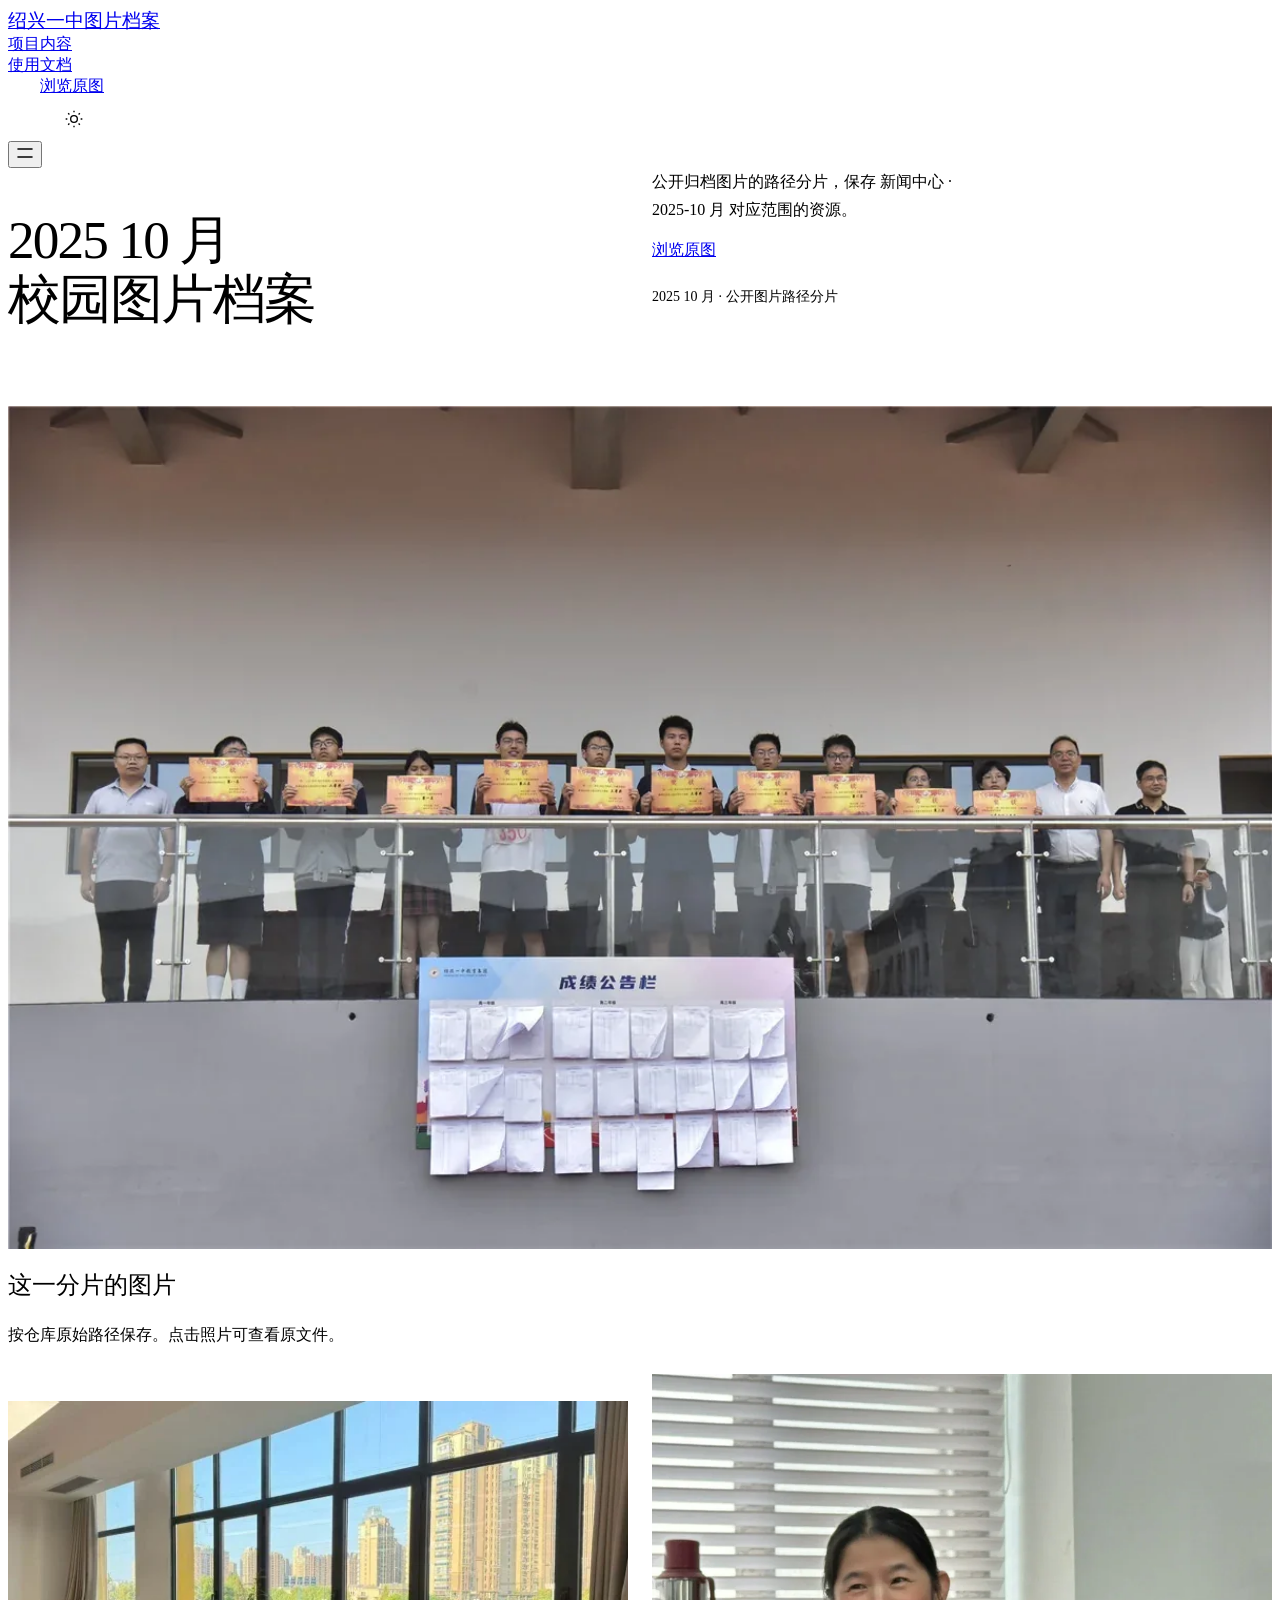
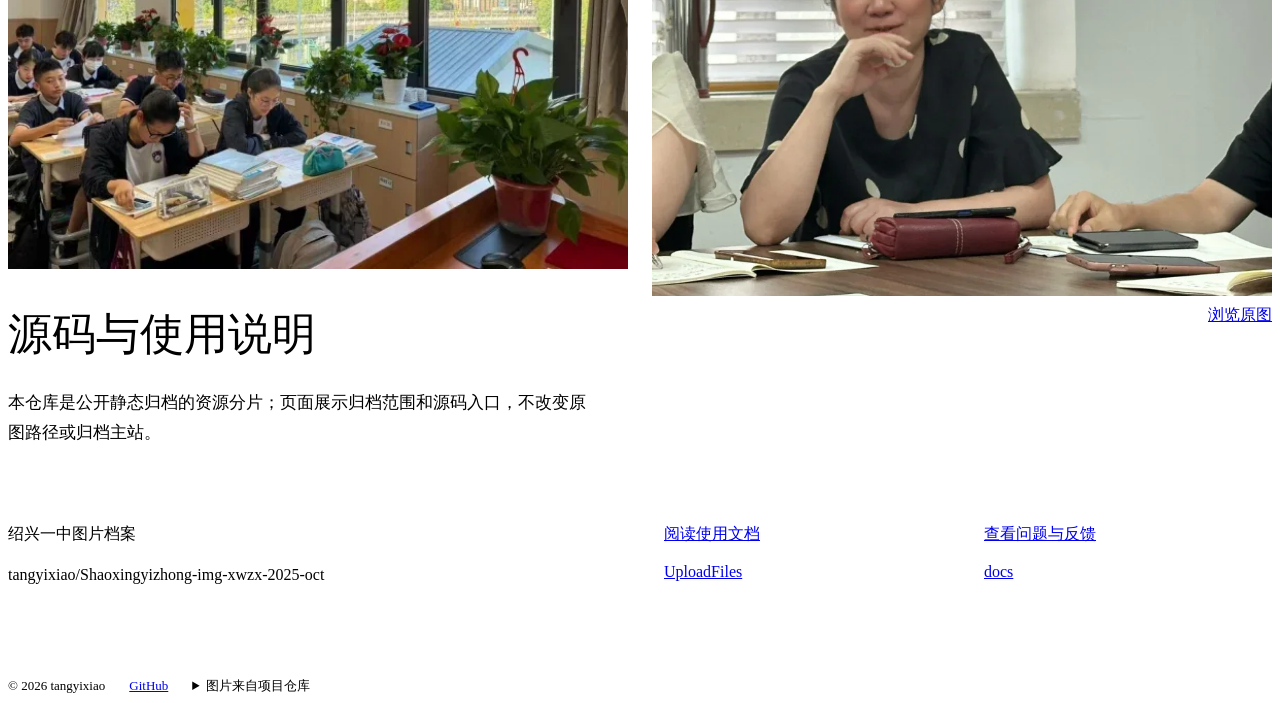
==== index.html @ b42256da "docs(pages): add project introduction website" ====
<!doctype html><html lang="zh-CN" data-type="product" data-radius="sharp" data-buttons="solid" data-motion data-page-mode="short" data-project="Shaoxingyizhong-img-xwzx-2025-oct"><head><meta charset="utf-8"><meta name="viewport" content="width=device-width, initial-scale=1, viewport-fit=cover"><meta name="page-type" content="product"><meta name="site-kind" content="other"><title>绍兴一中图片档案 · 2025 10 月 校园图片档案</title><meta name="description" content="公开归档图片的路径分片，保存 新闻中心 · 2025-10 月 对应范围的资源。"><link rel="stylesheet" href="assets/system.css"><link rel="stylesheet" href="assets/ui/cards.css"><link rel="stylesheet" href="assets/motion/motion.css"><link rel="stylesheet" href="assets/layout/layout.css"><link rel="stylesheet" href="assets/page.css"><!-- <html lang="en" data-radius="sharp">; keep this <style> after the links: layout.css resets --ly-scale -->
<style>
:root {
  --p-bg: #ffffff; --p-surface: #f0f0ed; --p-ink: #20201e; --p-muted: #595953;
  --p-accent: #8c3028; --p-accent-ink: #ffffff; --p-action: #8c3028; --p-action-ink: #ffffff;
  --p-inv-bg: #20201e; --p-inv-surface: #2d2d2b; --p-inv-ink: #ffffff; --p-inv-muted: #a2a2a1;
  --p-inv-accent: #ffffff; --p-inv-accent-ink: #20201e; --p-inv-action: #ffffff; --p-inv-action-ink: #20201e;
  --font-display: "Newsreader", Georgia, serif;
  --font-text: "Hanken Grotesk", system-ui, sans-serif;
  --display-weight: 400;
  --display-tracking: -0.018em;
  --display-tracking-xl: -0.025em;
  --ly-scale: 1.06;
}
</style><style>html[data-theme="light"]{--p-bg:#ffffff;--p-surface:#f0f0ed;--p-ink:#20201e;--p-muted:#595953;--p-accent:#8c3028;--p-accent-ink:#ffffff;--p-action:#8c3028;--p-action-ink:#ffffff;color-scheme:light}html[data-theme="dark"]{--p-bg:#131517;--p-surface:#202427;--p-ink:#f0f1f2;--p-muted:#b5bbc1;--p-accent:#e7a297;--p-accent-ink:#131517;--p-action:#e7a297;--p-action-ink:#131517;color-scheme:dark}</style><script src="assets/theme.js"></script><style>.photo-pair img{object-fit:contain}.photo-pair a{background:var(--surface)}@media(min-width:640px){.photo-pair{height:min(660px,calc(100svh - 360px));max-height:none}}</style><link rel="icon" href="favicon.svg" type="image/svg+xml"></head><body><!-- source: tangyixiao/Shaoxingyizhong-img-xwzx-2025-oct; hero: product; brand/material override of dealer recorded in plans. --><header class="nav"><div class="wrap nav__bar"><a class="skip-link" href="#top">跳到正文</a><a class="nav__logo" href="#top">绍兴一中图片档案</a><nav class="nav__links" aria-label="章节导航"><div class="nav__item"><a class="nav__link" href="#work">项目内容</a></div><div class="nav__item"><a class="nav__link" href="docs.html">使用文档</a></div></nav><div class="nav__actions"><a class="btn btn--primary" href="https://github.com/tangyixiao/Shaoxingyizhong-img-xwzx-2025-oct">浏览原图</a><button class="theme-toggle" type="button" data-theme-toggle aria-label="切换深浅色" aria-pressed="false"><svg width="20" height="20" viewBox="0 0 24 24" fill="none" stroke="currentColor" stroke-width="1.6" aria-hidden="true"><circle cx="12" cy="12" r="4"/><path d="M12 2v2m0 16v2M2 12h2m16 0h2M5 5l1.5 1.5m11 11L19 19M5 19l1.5-1.5m11-11L19 5"/></svg></button></div><button class="nav__toggle" type="button" aria-expanded="false" aria-label="菜单"><svg width="18" height="18" viewBox="0 0 18 18" aria-hidden="true"><path d="M2 5h14M2 13h14" stroke="currentColor" stroke-width="1.6" stroke-linecap="round"/></svg></button></div></header><main><section class="hero hero--product" id="top"><div class="wrap"><div class="hero-text hero__in"><div class="hero__head"><div><h1 id="hero-h">2025 10 月<br>校园图片档案</h1></div><div class="product-intro"><p class="hero__lead">公开归档图片的路径分片，保存 新闻中心 · 2025-10 月 对应范围的资源。</p><div class="btn-row"><a class="btn btn--primary" href="https://github.com/tangyixiao/Shaoxingyizhong-img-xwzx-2025-oct">浏览原图</a></div><p class="project-fact">2025 10 月 · 公开图片路径分片</p></div></div><div class="hero__stage material-stage"><a class="project-picture m-zoom picture--contain" href="https://github.com/tangyixiao/Shaoxingyizhong-img-xwzx-2025-oct/blob/main/UploadFiles/xwzx/2025/10/202510221643284302.jpg"><img src="assets/media/photo-1.webp" alt="学生集体活动，来自绍兴一中公开图片归档" fetchpriority="high"></a></div></div></div></section><section class="section ground-surface" id="work"><div class="wrap"><div class="section-head"><h2>这一分片的图片</h2><p>按仓库原始路径保存。点击照片可查看原文件。</p></div><div class="photo-pair"><a class="m-zoom" href="https://github.com/tangyixiao/Shaoxingyizhong-img-xwzx-2025-oct/blob/main/UploadFiles/xwzx/2025/10/202510280833239532.jpeg"><img src="assets/media/photo-2.webp" alt="教室里的学习日常，来自绍兴一中公开图片归档"></a><a class="m-zoom" href="https://github.com/tangyixiao/Shaoxingyizhong-img-xwzx-2025-oct/blob/main/UploadFiles/xwzx/2025/10/202510101639276325.jpg"><img src="assets/media/photo-3.webp" alt="教师交流，来自绍兴一中公开图片归档"></a></div></div></section></main><footer class="footer closing footer--columns" id="use"><div class="wrap"><div class="closing-head"><h2>源码与使用说明</h2><p>本仓库是公开静态归档的资源分片；页面展示归档范围和源码入口，不改变原图路径或归档主站。</p><a class="btn btn--primary" href="https://github.com/tangyixiao/Shaoxingyizhong-img-xwzx-2025-oct">浏览原图</a></div><div class="closing-directory"><div class="footer__grid"><div><p class="footer-name">绍兴一中图片档案</p><p>tangyixiao/Shaoxingyizhong-img-xwzx-2025-oct</p></div><div class="resource-links"><a class="link" href="https://github.com/tangyixiao/Shaoxingyizhong-img-xwzx-2025-oct/blob/main/README.md">阅读使用文档</a><a class="link" href="https://github.com/tangyixiao/Shaoxingyizhong-img-xwzx-2025-oct/issues">查看问题与反馈</a><a class="link" href="https://github.com/tangyixiao/Shaoxingyizhong-img-xwzx-2025-oct/tree/main/UploadFiles">UploadFiles</a><a class="link" href="https://github.com/tangyixiao/Shaoxingyizhong-img-xwzx-2025-oct/tree/main/docs">docs</a></div></div><div class="footer__legal"><span>© 2026 tangyixiao</span><a href="https://github.com/tangyixiao/Shaoxingyizhong-img-xwzx-2025-oct">GitHub</a><details class="credits"><summary>图片来自项目仓库</summary><ul><li><a href="https://github.com/tangyixiao/Shaoxingyizhong-img-xwzx-2025-oct/blob/main/UploadFiles/xwzx/2025/10/202510221643284302.jpg">photo-1.webp</a></li><li><a href="https://github.com/tangyixiao/Shaoxingyizhong-img-xwzx-2025-oct/blob/main/UploadFiles/xwzx/2025/10/202510280833239532.jpeg">photo-2.webp</a></li><li><a href="https://github.com/tangyixiao/Shaoxingyizhong-img-xwzx-2025-oct/blob/main/UploadFiles/xwzx/2025/10/202510101639276325.jpg">photo-3.webp</a></li></ul></details></div></div></div></footer><script type="module" src="assets/system.js"></script><script type="module" src="assets/motion/motion.js"></script><script type="module" src="assets/layout/layout.js"></script></body></html>
---- assets/page.css ----
/* Page composition over the unmodified taste system. Source excerpts and photographs are the work. */
:root{--font-text:"Geist","PingFang SC","Microsoft YaHei",sans-serif;--font-display:"Geist","PingFang SC","Microsoft YaHei",sans-serif}
h1,h2,h3{font-weight:500;text-wrap:balance}h1{max-width:16ch}p{line-height:1.75}.nav__logo{font-size:19px;max-width:45%;overflow-wrap:anywhere}.nav__links{margin-left:auto}.nav__actions{margin-left:32px}.project-fact{margin-top:32px;font-size:14px;color:var(--muted)}
.hero__text{min-width:0}.hero__lead{max-width:40ch}.hero__media.material-media{background:none;border:0;box-shadow:none}.hero__media.material-media> *{width:100%;height:100%;display:block}.material-media .source-preview{height:100%;min-height:480px}.project-picture{display:block;overflow:hidden;width:100%;height:100%;background:var(--surface)}.project-picture img{width:100%;height:100%;object-fit:cover;display:block}.picture--contain img{object-fit:contain}.picture--contain{background:var(--surface)}
.material-stage{overflow:hidden;min-height:0}.material-stage>.project-picture{border-radius:0;background:transparent}.material-stage .picture--contain img{object-fit:contain}.source-preview{display:flex;flex-direction:column;border:1px solid var(--line);background:var(--surface);overflow:hidden;border-radius:var(--r-lg);color:var(--ink)}.source-path{font:500 14px/1.5 var(--font-mono);padding:20px 24px;border-bottom:1px solid var(--line);overflow-wrap:anywhere}.source-preview pre{margin:0;padding:28px 24px;overflow:auto;white-space:pre-wrap;overflow-wrap:anywhere;min-height:0;font:400 15px/1.85 var(--font-mono);color:var(--ink)}
.project-fact:empty{display:none}.statement-source{margin-top:48px;height:320px}.statement-source .source-preview{height:100%}.hero--statement h1{max-width:18ch}.hero--statement .hero__lead{max-width:62ch}.hero--statement .hero__in{max-width:none}
.hero__head{display:grid;grid-template-columns:minmax(0,7fr) minmax(0,4fr);gap:72px}.hero--product h1{font-size:clamp(42px,5vw,72px);max-width:18ch;letter-spacing:-.035em;line-height:1.1}.hero--product .hero__lead{margin-top:0}.hero--product .material-stage{height:100%;min-height:260px;margin-top:32px}.product-intro{align-self:start}.product-intro .project-fact{margin-top:24px}
.work-grid{display:grid;grid-template-columns:minmax(0,5fr) minmax(0,6fr);gap:calc(100% / 12 + 24px)}.feature-rows{margin:0;padding:0;list-style:none}.feature-rows li{padding:24px 0;border-bottom:1px solid var(--line)}.feature-rows li:first-child{padding-top:0}.feature-rows h3{font-size:24px;line-height:1.4;margin:0 0 12px}.feature-rows p{margin:0;font-size:16px;line-height:1.75}.work-material{min-width:0;min-height:400px}.usage-block{height:100%;background:var(--surface);padding:32px;border:1px solid var(--line);border-radius:var(--r-lg);display:flex;flex-direction:column;gap:24px;justify-content:center}.usage-block>p{font-size:20px;margin:0}.usage-block pre{font:400 16px/1.8 var(--font-mono);margin:0;white-space:pre-wrap;overflow-wrap:anywhere}.usage-block .link{align-self:flex-start}.supporting-pictures{display:grid;grid-template-columns:1fr;gap:24px;height:100%;max-height:480px}.supporting-pictures>.project-picture{min-height:0;max-height:228px}.supporting-pictures>.project-picture:only-child{max-height:480px}
.photo-pair{display:grid;grid-template-columns:1fr 1fr;gap:24px;height:calc(100% - 140px);min-height:300px;max-height:520px}.photo-pair a{display:block;overflow:hidden}.photo-pair img{width:100%;height:100%;object-fit:cover;display:block}.flag-field{display:grid;grid-template-columns:repeat(4,1fr);gap:48px;align-items:center;justify-items:center;width:100%;height:100%}.flag-field a{display:block;width:100%;overflow:hidden}.flag-field img{display:block;width:100%;height:auto;max-height:320px;object-fit:contain;image-rendering:auto}
.closing-head{display:grid;grid-template-columns:1fr auto;gap:24px 72px;align-content:start}.closing-head h2{grid-column:1;font-size:clamp(30px,3.4vw,48px);margin:0}.closing-head>p{grid-column:1;max-width:68ch;margin:0;font-size:17px}.closing-head>.btn{grid-column:2;grid-row:1/3;align-self:start}.closing-directory{display:flex;flex-direction:column;justify-content:flex-end;min-height:0}.footer.closing>.wrap{display:grid;grid-template-rows:1fr 1fr;gap:48px}.footer__grid{display:grid;grid-template-columns:1fr 1fr;gap:48px}.footer-name{font-size:32px;line-height:1.3;font-weight:500;margin:0 0 16px}.footer__grid p{font-size:16px}.resource-links{display:grid;grid-template-columns:1fr 1fr;gap:18px 32px;align-content:start}.resource-links .link{font-size:16px;overflow-wrap:anywhere;justify-self:start}.footer__legal{display:flex;align-items:baseline;flex-wrap:wrap;gap:24px;font-size:13px;border-top:1px solid var(--line);margin-top:48px;padding-top:24px}.credits summary{cursor:pointer}.credits ul{padding-left:16px}.credits a{overflow-wrap:anywhere}
html[data-project="OJ-NEXUS"] .source-preview,html[data-project="OJ-NEXUS"] .usage-block{border-radius:4px}html[data-project="OJ-NEXUS"] *{animation:none!important}
@media(min-width:640px) and (max-width:1023px){.work-grid{grid-template-columns:1fr;gap:32px}.feature-rows{display:grid;grid-template-columns:repeat(3,1fr);gap:24px}.feature-rows li{padding:0;border:0}.feature-rows h3{font-size:20px}.work-material{min-height:260px;height:300px}.hero__head{gap:32px}.material-media .source-preview{min-height:240px}.photo-pair{height:440px}.statement-source{height:300px}}
@media(max-width:639px){.nav__logo{font-size:16px;max-width:48%}.nav__actions{margin-left:auto}.nav__actions .btn{padding-inline:16px;font-size:14px}.hero--split h1,.hero--statement h1,.hero--product h1{font-size:clamp(30px,9vw,38px);line-height:1.15;max-width:18ch}.hero__lead{font-size:18px;line-height:1.65}.project-fact{margin-top:16px;font-size:13px}.hero__media.material-media{height:auto;min-height:0;flex:1}.material-media .source-preview{min-height:0;height:100%}.source-path{padding:12px 16px;font-size:13px}.source-preview pre{padding:16px;font-size:13px;line-height:1.7}.hero__head{display:block}.hero--product .hero__lead{margin-top:20px}.hero--product .material-stage{min-height:180px;margin-top:24px;flex:1}.hero--product .hero__in{display:flex;flex-direction:column}.hero--product .product-intro .project-fact{margin-top:16px}.work-grid{grid-template-columns:1fr;gap:32px}.feature-rows{display:block}.feature-rows li{padding:16px 0}.feature-rows h3{font-size:20px;margin-bottom:8px}.feature-rows p{font-size:16px}.work-material{min-height:220px;height:260px}.usage-block{padding:24px;gap:16px}.usage-block pre{font-size:14px}.photo-pair{grid-template-columns:1fr;gap:16px;height:calc(100% - 130px);max-height:none;min-height:0}.photo-pair a{min-height:180px}.flag-field{grid-template-columns:repeat(2,1fr);gap:24px}.flag-field img{max-height:140px}.statement-source{height:220px;margin-top:24px}.closing-head{display:flex;flex-direction:column;gap:24px}.closing-head>p{font-size:16px}.closing-head>.btn{align-self:stretch}.footer.closing>.wrap{grid-template-rows:auto 1fr;gap:48px}.footer__grid{grid-template-columns:1fr;gap:24px}.footer-name{font-size:28px}.resource-links{gap:16px}.footer__legal{margin-top:32px;gap:16px}.supporting-pictures{max-height:260px;grid-template-columns:1fr 1fr;gap:12px}.supporting-pictures>.project-picture{max-height:none}.photo-pair img{object-fit:cover}#work:has(.work-grid){--hm:2}#use{--hm:2}}
.skip-link{position:absolute;left:-10000px;top:auto;width:1px;height:1px;overflow:hidden}.skip-link:focus{left:var(--gutter);top:8px;width:auto;height:auto;background:var(--bg);padding:16px;z-index:20}.hero__head>:first-child{grid-column:1}.hero__head>.product-intro{grid-column:2}.hero--product .hero__stage.material-stage{border-radius:0}
@media(min-width:640px) and (max-width:1023px){.work-material{height:42vh;min-height:320px}.supporting-pictures{max-height:none}.supporting-pictures>.project-picture:only-child{max-height:none}.supporting-pictures>.project-picture{max-height:none;flex:1}.supporting-pictures{grid-template-rows:1fr 1fr}}
@media(max-width:639px){#work:has(.work-grid),#use{--hm:1}.nav__logo{max-width:53%;font-size:15px}.nav__actions{margin-left:auto}.nav__actions .btn{padding-inline:12px}.hero--product .hero__stage.material-stage{aspect-ratio:auto;flex:1}.hero__head>:first-child,.hero__head>.product-intro{grid-column:auto}}
.theme-toggle{height:44px;width:44px;display:grid;place-items:center;flex:0 0 44px;cursor:pointer;color:var(--ink);background:transparent;border:1px solid var(--line);border-radius:var(--r-btn);margin-left:12px;transition:background 180ms,transform 180ms}.theme-toggle:hover{background:var(--surface)}.theme-toggle:active{transform:translateY(1px)}.theme-toggle:focus-visible{outline:2px solid var(--accent);outline-offset:3px}
@media(min-width:1024px){.work-material{height:500px;min-height:500px}.work-material>.source-preview{height:100%}.hero--split h1{font-size:clamp(38px,4.5vw,64px)}}
@media(max-width:639px){.nav__logo{max-width:42%;font-size:14px}.nav__actions{margin-left:auto}.nav__toggle{margin-left:8px}.theme-toggle{margin-left:8px;width:36px;flex-basis:36px;height:40px}.nav__actions .btn{font-size:13px;padding-inline:10px}.nav__logo{line-height:1.3}.hero--product h1{font-size:32px}.source-path{line-height:1.6}}
@media(min-width:1024px){.hero__head{grid-template-columns:repeat(12,minmax(0,1fr));gap:24px;align-items:start}.hero__head>:first-child{grid-column:1/span 6}.hero__head>.product-intro{grid-column:7/span 6}.hero--product h1,.hero--split h1{font-size:60px}.work-grid{grid-template-columns:repeat(12,minmax(0,1fr));gap:24px}.feature-rows{grid-column:1/span 6;padding-right:48px}.work-material{grid-column:7/span 6}.work-grid .source-preview{height:100%}}
@media(min-width:640px) and (max-width:1023px){.hero__head{display:block}.product-intro{margin-top:24px}.product-intro .hero__lead{max-width:60ch}.hero--product h1{max-width:none}.hero__head .project-fact{margin-top:16px}.hero--product .hero__stage.material-stage{margin-top:24px}}
@media(max-width:639px){.work-material{height:236px;min-height:236px}.feature-rows h3{font-size:19px}.feature-rows li{padding:14px 0}.feature-rows p{line-height:1.65}}
@media(min-width:1024px){.work-material{height:min(500px,calc(100svh - 300px));min-height:0}.hero--product h1{font-size:clamp(40px,4.16vw,60px)}}
.work-material>.source-preview{height:100%}.source-preview pre{flex:1}.usage-block{justify-content:space-between}.supporting-pictures:has(>:only-child){grid-template-rows:1fr}
/* Real quoted source can contain arrays, Markdown brackets and the word placeholder.
   Keep kit diagnostics intact, but do not outline authentic source as unfinished page copy. */
.source-preview code[data-placeholder],.usage-block code[data-placeholder],.docs-markdown [data-placeholder]{outline:none}
.hero--product .hero__stage.material-stage{background:none}
.nav:not(.is-open) .nav__actions>.theme-toggle{display:grid}
@media(max-width:639px){.nav__logo{white-space:normal;max-width:40%;font-size:13px;line-height:1.35;min-width:0}.nav__bar{gap:8px}.nav__actions{gap:8px}.nav .nav__actions>.theme-toggle{margin-left:0}}
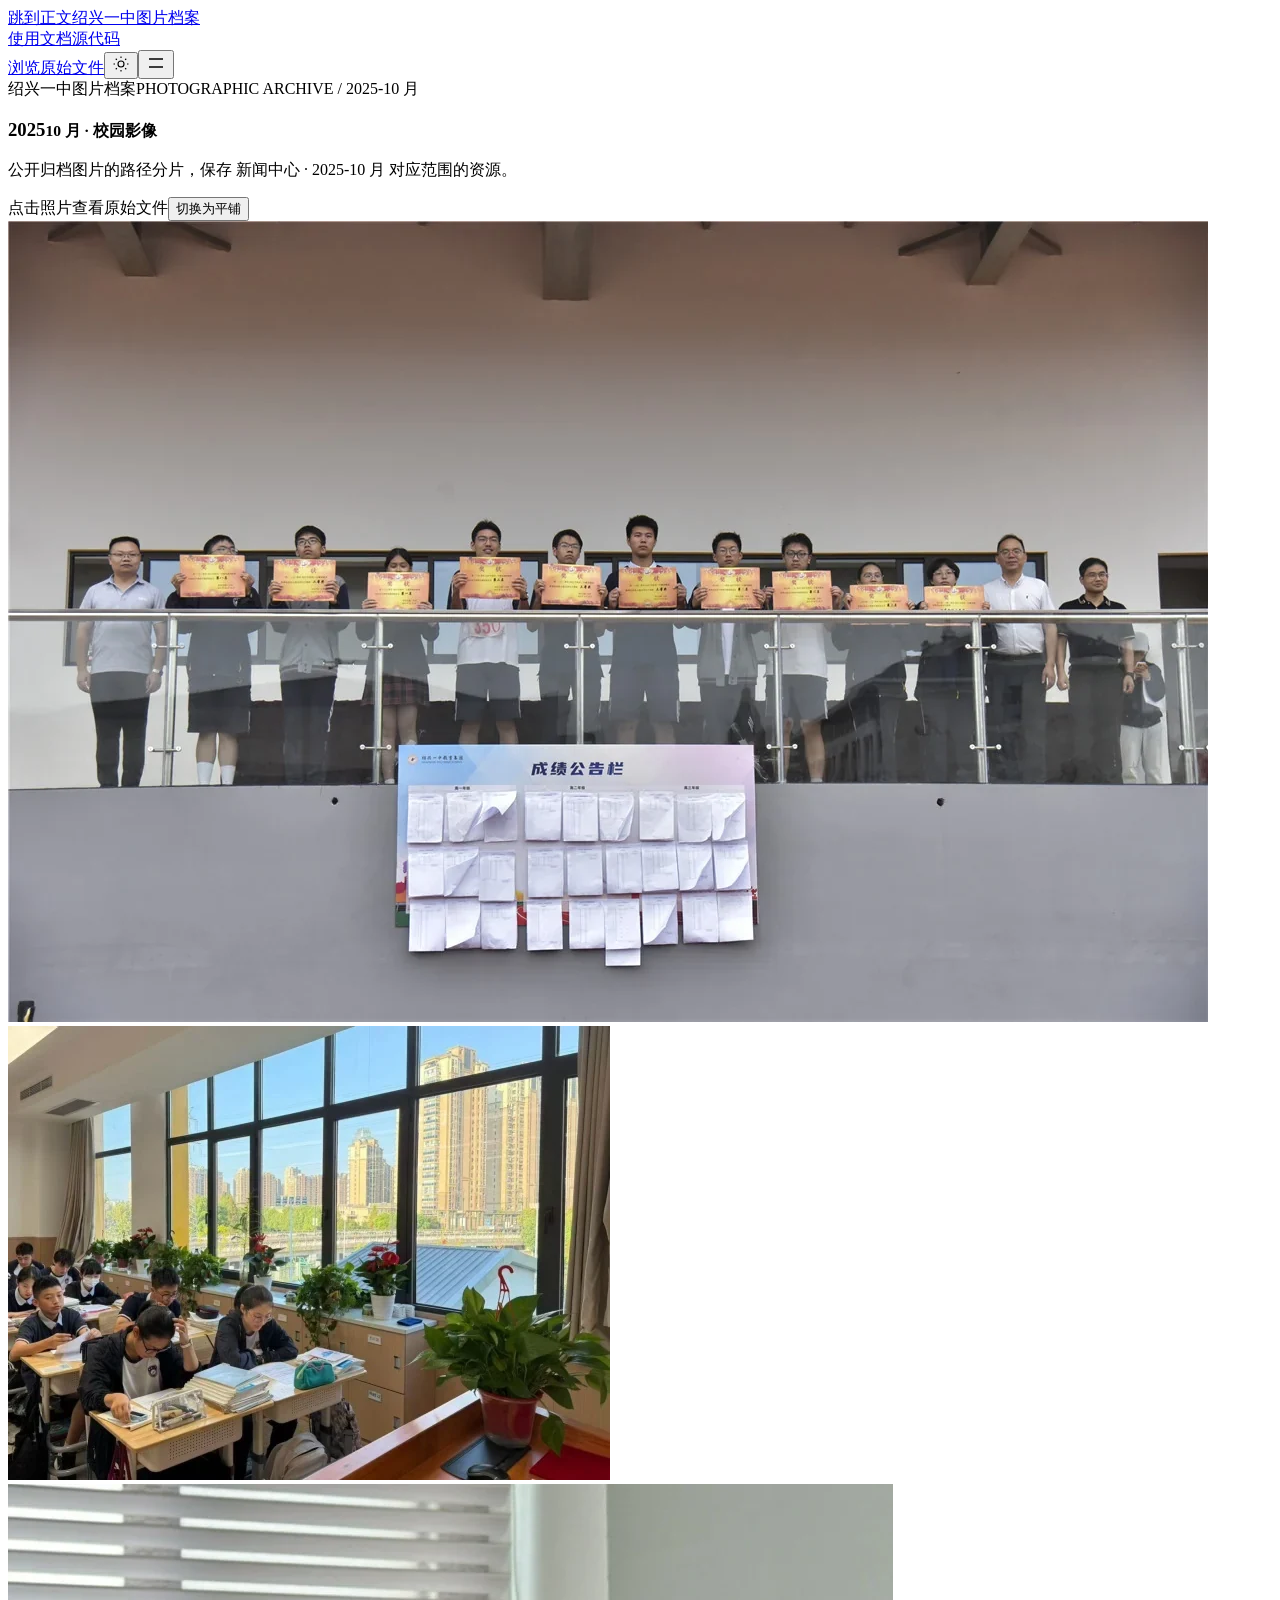
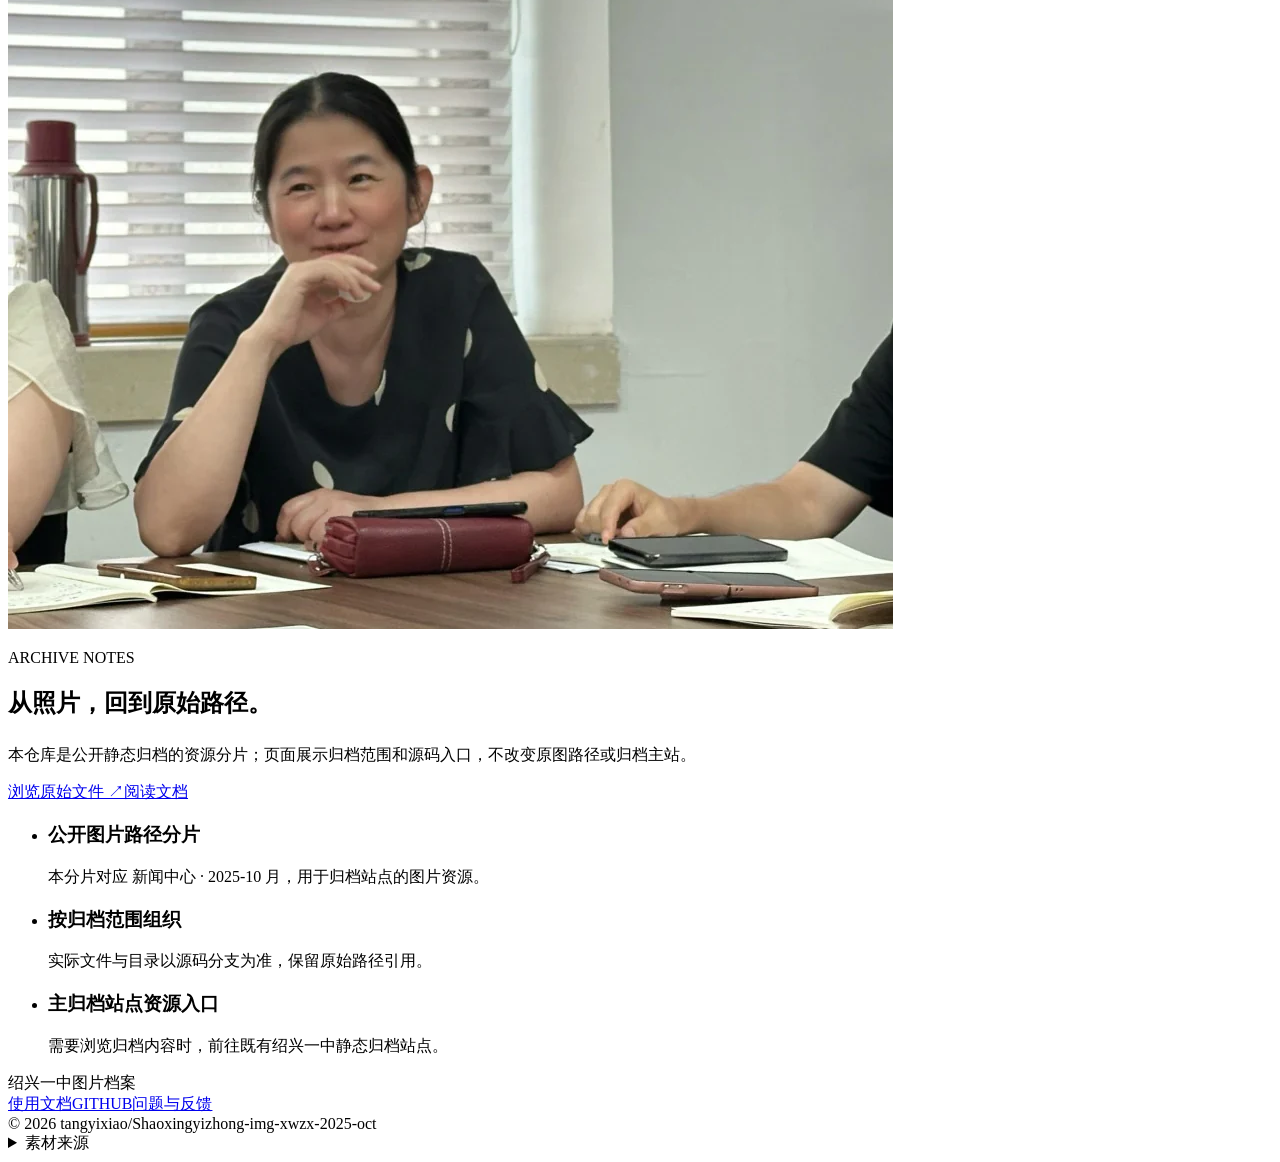
==== commit 62f95f01: "docs(pages): polish source and mobile presentation" ====
--- a/index.html
+++ b/index.html
@@ -1,15 +1 @@
-<!doctype html><html lang="zh-CN" data-type="product" data-radius="sharp" data-buttons="solid" data-motion data-page-mode="short" data-project="Shaoxingyizhong-img-xwzx-2025-oct"><head><meta charset="utf-8"><meta name="viewport" content="width=device-width, initial-scale=1, viewport-fit=cover"><meta name="page-type" content="product"><meta name="site-kind" content="other"><title>绍兴一中图片档案 · 2025 10 月 校园图片档案</title><meta name="description" content="公开归档图片的路径分片，保存 新闻中心 · 2025-10 月 对应范围的资源。"><link rel="stylesheet" href="assets/system.css"><link rel="stylesheet" href="assets/ui/cards.css"><link rel="stylesheet" href="assets/motion/motion.css"><link rel="stylesheet" href="assets/layout/layout.css"><link rel="stylesheet" href="assets/page.css"><!-- <html lang="en" data-radius="sharp">; keep this <style> after the links: layout.css resets --ly-scale -->
-<style>
-:root {
-  --p-bg: #ffffff; --p-surface: #f0f0ed; --p-ink: #20201e; --p-muted: #595953;
-  --p-accent: #8c3028; --p-accent-ink: #ffffff; --p-action: #8c3028; --p-action-ink: #ffffff;
-  --p-inv-bg: #20201e; --p-inv-surface: #2d2d2b; --p-inv-ink: #ffffff; --p-inv-muted: #a2a2a1;
-  --p-inv-accent: #ffffff; --p-inv-accent-ink: #20201e; --p-inv-action: #ffffff; --p-inv-action-ink: #20201e;
-  --font-display: "Newsreader", Georgia, serif;
-  --font-text: "Hanken Grotesk", system-ui, sans-serif;
-  --display-weight: 400;
-  --display-tracking: -0.018em;
-  --display-tracking-xl: -0.025em;
-  --ly-scale: 1.06;
-}
-</style><style>html[data-theme="light"]{--p-bg:#ffffff;--p-surface:#f0f0ed;--p-ink:#20201e;--p-muted:#595953;--p-accent:#8c3028;--p-accent-ink:#ffffff;--p-action:#8c3028;--p-action-ink:#ffffff;color-scheme:light}html[data-theme="dark"]{--p-bg:#131517;--p-surface:#202427;--p-ink:#f0f1f2;--p-muted:#b5bbc1;--p-accent:#e7a297;--p-accent-ink:#131517;--p-action:#e7a297;--p-action-ink:#131517;color-scheme:dark}</style><script src="assets/theme.js"></script><style>.photo-pair img{object-fit:contain}.photo-pair a{background:var(--surface)}@media(min-width:640px){.photo-pair{height:min(660px,calc(100svh - 360px));max-height:none}}</style><link rel="icon" href="favicon.svg" type="image/svg+xml"></head><body><!-- source: tangyixiao/Shaoxingyizhong-img-xwzx-2025-oct; hero: product; brand/material override of dealer recorded in plans. --><header class="nav"><div class="wrap nav__bar"><a class="skip-link" href="#top">跳到正文</a><a class="nav__logo" href="#top">绍兴一中图片档案</a><nav class="nav__links" aria-label="章节导航"><div class="nav__item"><a class="nav__link" href="#work">项目内容</a></div><div class="nav__item"><a class="nav__link" href="docs.html">使用文档</a></div></nav><div class="nav__actions"><a class="btn btn--primary" href="https://github.com/tangyixiao/Shaoxingyizhong-img-xwzx-2025-oct">浏览原图</a><button class="theme-toggle" type="button" data-theme-toggle aria-label="切换深浅色" aria-pressed="false"><svg width="20" height="20" viewBox="0 0 24 24" fill="none" stroke="currentColor" stroke-width="1.6" aria-hidden="true"><circle cx="12" cy="12" r="4"/><path d="M12 2v2m0 16v2M2 12h2m16 0h2M5 5l1.5 1.5m11 11L19 19M5 19l1.5-1.5m11-11L19 5"/></svg></button></div><button class="nav__toggle" type="button" aria-expanded="false" aria-label="菜单"><svg width="18" height="18" viewBox="0 0 18 18" aria-hidden="true"><path d="M2 5h14M2 13h14" stroke="currentColor" stroke-width="1.6" stroke-linecap="round"/></svg></button></div></header><main><section class="hero hero--product" id="top"><div class="wrap"><div class="hero-text hero__in"><div class="hero__head"><div><h1 id="hero-h">2025 10 月<br>校园图片档案</h1></div><div class="product-intro"><p class="hero__lead">公开归档图片的路径分片，保存 新闻中心 · 2025-10 月 对应范围的资源。</p><div class="btn-row"><a class="btn btn--primary" href="https://github.com/tangyixiao/Shaoxingyizhong-img-xwzx-2025-oct">浏览原图</a></div><p class="project-fact">2025 10 月 · 公开图片路径分片</p></div></div><div class="hero__stage material-stage"><a class="project-picture m-zoom picture--contain" href="https://github.com/tangyixiao/Shaoxingyizhong-img-xwzx-2025-oct/blob/main/UploadFiles/xwzx/2025/10/202510221643284302.jpg"><img src="assets/media/photo-1.webp" alt="学生集体活动，来自绍兴一中公开图片归档" fetchpriority="high"></a></div></div></div></section><section class="section ground-surface" id="work"><div class="wrap"><div class="section-head"><h2>这一分片的图片</h2><p>按仓库原始路径保存。点击照片可查看原文件。</p></div><div class="photo-pair"><a class="m-zoom" href="https://github.com/tangyixiao/Shaoxingyizhong-img-xwzx-2025-oct/blob/main/UploadFiles/xwzx/2025/10/202510280833239532.jpeg"><img src="assets/media/photo-2.webp" alt="教室里的学习日常，来自绍兴一中公开图片归档"></a><a class="m-zoom" href="https://github.com/tangyixiao/Shaoxingyizhong-img-xwzx-2025-oct/blob/main/UploadFiles/xwzx/2025/10/202510101639276325.jpg"><img src="assets/media/photo-3.webp" alt="教师交流，来自绍兴一中公开图片归档"></a></div></div></section></main><footer class="footer closing footer--columns" id="use"><div class="wrap"><div class="closing-head"><h2>源码与使用说明</h2><p>本仓库是公开静态归档的资源分片；页面展示归档范围和源码入口，不改变原图路径或归档主站。</p><a class="btn btn--primary" href="https://github.com/tangyixiao/Shaoxingyizhong-img-xwzx-2025-oct">浏览原图</a></div><div class="closing-directory"><div class="footer__grid"><div><p class="footer-name">绍兴一中图片档案</p><p>tangyixiao/Shaoxingyizhong-img-xwzx-2025-oct</p></div><div class="resource-links"><a class="link" href="https://github.com/tangyixiao/Shaoxingyizhong-img-xwzx-2025-oct/blob/main/README.md">阅读使用文档</a><a class="link" href="https://github.com/tangyixiao/Shaoxingyizhong-img-xwzx-2025-oct/issues">查看问题与反馈</a><a class="link" href="https://github.com/tangyixiao/Shaoxingyizhong-img-xwzx-2025-oct/tree/main/UploadFiles">UploadFiles</a><a class="link" href="https://github.com/tangyixiao/Shaoxingyizhong-img-xwzx-2025-oct/tree/main/docs">docs</a></div></div><div class="footer__legal"><span>© 2026 tangyixiao</span><a href="https://github.com/tangyixiao/Shaoxingyizhong-img-xwzx-2025-oct">GitHub</a><details class="credits"><summary>图片来自项目仓库</summary><ul><li><a href="https://github.com/tangyixiao/Shaoxingyizhong-img-xwzx-2025-oct/blob/main/UploadFiles/xwzx/2025/10/202510221643284302.jpg">photo-1.webp</a></li><li><a href="https://github.com/tangyixiao/Shaoxingyizhong-img-xwzx-2025-oct/blob/main/UploadFiles/xwzx/2025/10/202510280833239532.jpeg">photo-2.webp</a></li><li><a href="https://github.com/tangyixiao/Shaoxingyizhong-img-xwzx-2025-oct/blob/main/UploadFiles/xwzx/2025/10/202510101639276325.jpg">photo-3.webp</a></li></ul></details></div></div></div></footer><script type="module" src="assets/system.js"></script><script type="module" src="assets/motion/motion.js"></script><script type="module" src="assets/layout/layout.js"></script></body></html>+<!doctype html><html lang="zh-CN" data-project="Shaoxingyizhong-img-xwzx-2025-oct" data-family="archive"><head><meta charset="utf-8"><meta name="viewport" content="width=device-width, initial-scale=1"><meta name="description" content="公开归档图片的路径分片，保存 新闻中心 · 2025-10 月 对应范围的资源。"><meta name="color-scheme" content="light dark"><title>绍兴一中图片档案 · 公开归档图片的路径分片</title><link rel="stylesheet" href="assets/fonts/fonts.css"><link rel="stylesheet" href="assets/fonts/display.css"><link rel="stylesheet" href="assets/site.css"><link rel="stylesheet" href="assets/docs-v3.css"><link rel="stylesheet" href="assets/polish.css"><style>:root{--font-body:"Hanken Grotesk","PingFang SC","Microsoft YaHei",sans-serif;--font-text:var(--font-body);--model-accent:var(--accent);--font-display:"Space Grotesk","Songti SC","SimSun",serif;--font-mono:"Geist Mono","SFMono-Regular",Consolas,monospace}html[data-theme="light"]{--bg:#E6D6B2;--surface:#FAF0D5;--ink:#48311D;--muted:#74593f;--accent:#84501f;--accent-ink:#FFFFFF;--line:color-mix(in srgb,#48311D 19%,transparent);color-scheme:light}html[data-theme="dark"]{--bg:#2B2114;--surface:#41311D;--ink:#FAEBCD;--muted:#c7ad83;--accent:#e7b65f;--accent-ink:#000000;--line:color-mix(in srgb,#FAEBCD 19%,transparent);color-scheme:dark}</style><script src="assets/theme.js"></script><link rel="icon" type="image/svg+xml" href="favicon.svg"></head><body><header class="nav site-nav"><div class="wrap nav-inner"><a class="skip-link" href="#top">跳到正文</a><a class="site-brand" href="index.html">绍兴一中图片档案</a><nav class="site-links" aria-label="项目导航"><a href="docs.html">使用文档</a><a href="https://github.com/tangyixiao/Shaoxingyizhong-img-xwzx-2025-oct">源代码</a></nav><div class="nav-controls"><a class="btn nav-cta" href="https://github.com/tangyixiao/Shaoxingyizhong-img-xwzx-2025-oct">浏览原始文件</a><button class="site-theme" type="button" data-theme-toggle aria-label="切换深浅色" aria-pressed="false"><svg width="18" height="18" viewBox="0 0 24 24" fill="none" stroke="currentColor" stroke-width="1.5" aria-hidden="true"><circle cx="12" cy="12" r="4"/><path d="M12 2v2m0 16v2M2 12h2m16 0h2M5 5l1.5 1.5m11 11L19 19M5 19l1.5-1.5m11-11L19 5"/></svg></button><button class="site-menu-toggle" data-menu-toggle type="button" aria-label="菜单" aria-expanded="false" aria-controls="site-drawer"><svg width="20" height="20" viewBox="0 0 20 20" fill="none" stroke="currentColor" stroke-width="1.4" aria-hidden="true"><path d="M3 6h14M3 14h14"/></svg></button></div></div><nav class="site-drawer" id="site-drawer" hidden><a href="index.html">项目首页</a><a href="docs.html">使用文档</a><a href="https://github.com/tangyixiao/Shaoxingyizhong-img-xwzx-2025-oct">查看源码</a><p class="drawer-note">绍兴一中图片档案</p></nav></header><main id="top"><article class="archive-layout-spread"><section class="archive-hero"><div class="wrap"><div class="archive-masthead"><span>绍兴一中图片档案</span><span>PHOTOGRAPHIC ARCHIVE / 2025-10 月</span></div><div class="archive-heading"><h1 class="archive-year">2025<small>10 月 · 校园影像</small></h1><p class="lede">公开归档图片的路径分片，保存 新闻中心 · 2025-10 月 对应范围的资源。</p></div><div class="archive-controls"><span>点击照片查看原始文件</span><button type="button" data-depth-toggle aria-controls="photo-wall" aria-pressed="true">切换为平铺</button></div><div class="photo-wall is-depth" id="photo-wall"><a class="archive-print" href="https://github.com/tangyixiao/Shaoxingyizhong-img-xwzx-2025-oct/blob/main/UploadFiles/xwzx/2025/10/202510221643284302.jpg"><img src="assets/media/photo-1.webp" alt="学生集体活动，来自绍兴一中公开图片归档"></a><a class="archive-print" href="https://github.com/tangyixiao/Shaoxingyizhong-img-xwzx-2025-oct/blob/main/UploadFiles/xwzx/2025/10/202510280833239532.jpeg"><img src="assets/media/photo-2.webp" alt="教室里的学习日常，来自绍兴一中公开图片归档"></a><a class="archive-print" href="https://github.com/tangyixiao/Shaoxingyizhong-img-xwzx-2025-oct/blob/main/UploadFiles/xwzx/2025/10/202510101639276325.jpg"><img src="assets/media/photo-3.webp" alt="教师交流，来自绍兴一中公开图片归档"></a></div></div></section><section class="section top-rule"><div class="wrap archive-links"><div><p class="section-number">ARCHIVE NOTES</p><h2>从照片，回到原始路径。</h2><p class="lede" style="margin-top:26px">本仓库是公开静态归档的资源分片；页面展示归档范围和源码入口，不改变原图路径或归档主站。</p><div class="actions"><a class="btn" href="https://github.com/tangyixiao/Shaoxingyizhong-img-xwzx-2025-oct">浏览原始文件 <span aria-hidden="true">↗</span></a><a class="btn secondary" href="docs.html">阅读文档</a></div></div><div class="archive-source"><ul class="caps"><li><h3>公开图片路径分片</h3><p>本分片对应 新闻中心 · 2025-10 月，用于归档站点的图片资源。</p></li><li><h3>按归档范围组织</h3><p>实际文件与目录以源码分支为准，保留原始路径引用。</p></li><li><h3>主归档站点资源入口</h3><p>需要浏览归档内容时，前往既有绍兴一中静态归档站点。</p></li></ul></div></div></section></article></main><footer class="site-footer"><div class="wrap"><div class="footer-top"><span class="footer-name">绍兴一中图片档案</span><nav class="footer-links"><a href="docs.html">使用文档</a><a href="https://github.com/tangyixiao/Shaoxingyizhong-img-xwzx-2025-oct">GITHUB</a><a href="https://github.com/tangyixiao/Shaoxingyizhong-img-xwzx-2025-oct/issues">问题与反馈</a></nav></div><div class="footer-bottom"><span>© 2026 tangyixiao/Shaoxingyizhong-img-xwzx-2025-oct</span><details><summary>素材来源</summary><ul><li><a href="https://github.com/tangyixiao/Shaoxingyizhong-img-xwzx-2025-oct/blob/main/UploadFiles/xwzx/2025/10/202510221643284302.jpg">UploadFiles/xwzx/2025/10/202510221643284302.jpg</a></li><li><a href="https://github.com/tangyixiao/Shaoxingyizhong-img-xwzx-2025-oct/blob/main/UploadFiles/xwzx/2025/10/202510280833239532.jpeg">UploadFiles/xwzx/2025/10/202510280833239532.jpeg</a></li><li><a href="https://github.com/tangyixiao/Shaoxingyizhong-img-xwzx-2025-oct/blob/main/UploadFiles/xwzx/2025/10/202510101639276325.jpg">UploadFiles/xwzx/2025/10/202510101639276325.jpg</a></li></ul></details></div></div></footer><script src="assets/site.js" defer></script><script src="assets/docs-v3.js" defer></script></body></html>
--- a/assets/fonts/fonts.css
+++ b/assets/fonts/fonts.css
@@ -0,0 +1,49 @@
+@font-face {
+  font-family: 'Hanken Grotesk';
+  font-style: normal;
+  font-weight: 400;
+  font-display: swap;
+  src: url(cf4b8930b864b433.woff2) format('truetype');
+}
+@font-face {
+  font-family: 'Hanken Grotesk';
+  font-style: normal;
+  font-weight: 500;
+  font-display: swap;
+  src: url(bac34dd4b9537444.woff2) format('truetype');
+}
+@font-face {
+  font-family: 'Hanken Grotesk';
+  font-style: normal;
+  font-weight: 600;
+  font-display: swap;
+  src: url(0b905a4fc43ece05.woff2) format('truetype');
+}
+@font-face {
+  font-family: 'Newsreader';
+  font-style: normal;
+  font-weight: 400;
+  font-display: swap;
+  src: url(d6c65600eb0149bc.woff2) format('truetype');
+}
+@font-face {
+  font-family: 'Newsreader';
+  font-style: normal;
+  font-weight: 500;
+  font-display: swap;
+  src: url(3208926ba69d6886.woff2) format('truetype');
+}
+@font-face {
+  font-family: 'Newsreader';
+  font-style: normal;
+  font-weight: 600;
+  font-display: swap;
+  src: url(151ae355673a2936.woff2) format('truetype');
+}
+@font-face {
+  font-family: 'Newsreader';
+  font-style: normal;
+  font-weight: 700;
+  font-display: swap;
+  src: url(33e1f2853df3544d.woff2) format('truetype');
+}
--- a/assets/fonts/display.css
+++ b/assets/fonts/display.css
@@ -0,0 +1,14 @@
+@font-face {
+  font-family: 'Space Grotesk';
+  font-style: normal;
+  font-weight: 400;
+  font-display: swap;
+  src: url(0dfc29fde7d95ca6.woff2) format('truetype');
+}
+@font-face {
+  font-family: 'Space Grotesk';
+  font-style: normal;
+  font-weight: 600;
+  font-display: swap;
+  src: url(d03f1389be8c7cea.woff2) format('truetype');
+}
--- a/assets/docs-v3.css
+++ b/assets/docs-v3.css
@@ -0,0 +1,36 @@
+/* v3 documentation: restrained reading surface; page accent comes from its brand. */
+:root{--doc-bg:var(--bg,#fbfbfa);--doc-surface:var(--surface,#f1f2ef);--doc-ink:var(--ink,#242622);--doc-muted:var(--muted,#666b62);--doc-line:var(--line,#dedfd9);--doc-accent:var(--accent,#65513c);--code-bg:#f4f5f2;--code-ink:#252c32;--code-comment:#6b756b;--code-key:#8c2c9b;--code-string:#21683c;--code-number:#925e10;--code-name:#155b8a;--code-error:#ab3541;--doc-font:var(--font-text,Inter,"Segoe UI","PingFang SC","Microsoft YaHei",sans-serif);--doc-mono:var(--font-mono,"SFMono-Regular",Consolas,monospace)}
+html[data-theme=dark],html[data-color-mode=dark],html.dark{--doc-bg:var(--bg,#111310);--doc-surface:var(--surface,#1b1e19);--doc-ink:var(--ink,#e7eae2);--doc-muted:var(--muted,#a5ac9e);--doc-line:var(--line,#33392f);--doc-accent:var(--accent,#d3ba91);--code-bg:#181d20;--code-ink:#dfe6eb;--code-comment:#94a28e;--code-key:#c7a5ee;--code-string:#a2d4ad;--code-number:#e8ba7a;--code-name:#8bc9e8;--code-error:#f1a0a6;color-scheme:dark}
+@media(prefers-color-scheme:dark){html:not([data-theme=light]):not([data-theme=dark]):not([data-color-mode=light]){--doc-bg:var(--bg,#111310);--doc-surface:var(--surface,#1b1e19);--doc-ink:var(--ink,#e7eae2);--doc-muted:var(--muted,#a5ac9e);--doc-line:var(--line,#33392f);--doc-accent:var(--accent,#d3ba91);--code-bg:#181d20;--code-ink:#dfe6eb;--code-comment:#94a28e;--code-key:#c7a5ee;--code-string:#a2d4ad;--code-number:#e8ba7a;--code-name:#8bc9e8;--code-error:#f1a0a6}}
+html[data-docs=v3]{scroll-padding-top:108px}.docs-page{margin:0;min-height:100vh;color:var(--doc-ink);background:var(--doc-bg);font-family:var(--doc-font);-webkit-font-smoothing:antialiased}
+.docs-page>.nav,.docs-default-nav{position:fixed;inset:0 0 auto;z-index:50;background:var(--doc-bg);border-bottom:1px solid var(--doc-line)}
+.docs-default-nav{height:72px;display:flex;align-items:center;justify-content:space-between;padding:0 max(24px,calc((100vw - 1320px)/2));gap:24px}.docs-default-nav a{color:var(--doc-ink);text-decoration:none;font-size:14px}
+.docs-shell{max-width:1320px;margin:auto;padding:126px 40px 100px;display:grid;grid-template-columns:220px minmax(0,850px);gap:80px;align-items:start;min-height:0;height:auto}
+.docs-sidebar{position:sticky;top:106px;max-height:calc(100vh - 130px);overflow-y:auto;scrollbar-width:thin;font-size:13px;line-height:1.65;padding-right:12px}
+.docs-back{color:var(--doc-ink);text-decoration:none;display:inline-block;padding:5px 0 25px;font-weight:550}.docs-toc{border-top:1px solid var(--doc-line);padding-top:23px}.docs-toc summary{cursor:pointer;font-size:13px;font-weight:600;letter-spacing:.02em}
+.docs-toc ol,.docs-resources ul{list-style:none;padding:0;margin:18px 0 0}.docs-toc li{margin:3px 0}.docs-toc a{display:block;border-left:2px solid transparent;padding:4px 0 4px 12px;text-decoration:none;color:var(--doc-muted);overflow-wrap:anywhere}
+.docs-toc .docs-level-2 a{padding-left:22px}.docs-toc .docs-level-3 a{padding-left:32px}.docs-toc a:hover,.docs-toc a[aria-current=location]{color:var(--doc-accent);border-color:var(--doc-accent)}
+.docs-resources{margin-top:28px;border-top:1px solid var(--doc-line);padding-top:22px}.docs-resources h2{margin:0;font:600 12px/1.6 var(--doc-font);letter-spacing:.03em}.docs-resources li{margin:8px 0;overflow-wrap:anywhere}.docs-resources a{color:var(--doc-muted);text-decoration:none}.docs-resources a:hover{text-decoration:underline;color:var(--doc-accent)}
+.docs-main{min-width:0;width:100%}.docs-intro{padding-bottom:38px;margin-bottom:42px;border-bottom:1px solid var(--doc-line)}.docs-eyebrow{font-size:11px;letter-spacing:.16em;font-weight:600;color:var(--doc-muted);margin:0 0 18px}
+.docs-intro h1{font:500 clamp(30px,3.2vw,44px)/1.16 var(--doc-font);letter-spacing:-.035em;margin:0 0 16px;max-width:none;overflow-wrap:anywhere}.docs-intro>p:not(.docs-eyebrow){font-size:15px;line-height:1.7;color:var(--doc-muted);margin:0 0 20px}.docs-source{display:flex;gap:18px;align-items:center;flex-wrap:wrap;font-size:12px;color:var(--doc-muted)}.docs-source a{color:var(--doc-accent);text-decoration:none}.docs-source code{font-family:var(--doc-mono);font-size:11px}
+.docs-markdown{font:400 16px/1.85 var(--doc-font);overflow-wrap:anywhere;min-width:0}.docs-markdown>:first-child{margin-top:0}.docs-markdown>:last-child{margin-bottom:0}.docs-markdown p,.docs-markdown ul,.docs-markdown ol,.docs-markdown blockquote,.docs-markdown details{margin:0 0 24px}
+.docs-markdown h1,.docs-markdown h2,.docs-markdown h3,.docs-markdown h4,.docs-markdown h5,.docs-markdown h6{max-width:none;position:relative;scroll-margin-top:110px;line-height:1.4;text-wrap:initial;letter-spacing:-.02em;font-weight:550;color:var(--doc-ink)}
+.docs-markdown h1{font-size:30px;margin:48px 0 24px}.docs-markdown h2{font-size:25px;margin:52px 0 24px;padding-bottom:13px;border-bottom:1px solid var(--doc-line)}.docs-markdown h3{font-size:20px;margin:38px 0 18px}.docs-markdown h4,.docs-markdown h5,.docs-markdown h6{font-size:17px;margin:30px 0 16px}
+.docs-heading-anchor{margin-left:10px;font-size:.75em;opacity:0;text-decoration:none!important;color:var(--doc-muted)!important}.docs-markdown :is(h1,h2,h3,h4,h5,h6):hover .docs-heading-anchor,.docs-heading-anchor:focus-visible{opacity:1}
+.docs-markdown a{color:var(--doc-accent);text-decoration:underline;text-decoration-thickness:1px;text-underline-offset:3px}.docs-markdown strong{font-weight:650}.docs-markdown ul,.docs-markdown ol{padding-left:1.6em}.docs-markdown li{margin:7px 0}.docs-markdown li>p{margin:0 0 12px}.docs-markdown hr{border:0;border-top:1px solid var(--doc-line);margin:42px 0}
+.docs-markdown blockquote{margin-left:0;margin-right:0;border-left:3px solid var(--doc-line);padding:4px 0 4px 22px;color:var(--doc-muted)}.docs-markdown blockquote>:last-child{margin-bottom:0}.docs-markdown kbd{font:12px/1.7 var(--doc-mono);border:1px solid var(--doc-line);border-bottom-width:2px;border-radius:4px;padding:2px 6px;background:var(--doc-surface);color:var(--doc-ink)}
+.docs-markdown :not(pre)>code{font: .87em/1.7 var(--doc-mono);padding:.16em .36em;border-radius:4px;background:var(--doc-surface);color:var(--doc-ink);box-decoration-break:clone}.docs-markdown details{border:1px solid var(--doc-line);border-radius:6px;padding:14px 18px}.docs-markdown summary{cursor:pointer;font-weight:550}.docs-markdown details[open]>summary{margin-bottom:18px}
+.docs-markdown img.docs-image{display:block;max-width:100%;height:auto;margin:22px auto;border-radius:4px}.docs-markdown a:has(>img.docs-image){display:inline-block;max-width:100%}.docs-markdown a>img.docs-image{margin:0;vertical-align:middle}.docs-image-fallback{display:block;padding:16px 18px;margin-block:20px;border:1px solid var(--doc-line);font-size:13px}.docs-image-unavailable{color:var(--doc-muted);font-size:13px}.docs-align-center{text-align:center}.docs-align-right{text-align:right}
+.docs-table-wrap{max-width:100%;overflow:auto;margin:28px 0;scrollbar-width:thin;border:1px solid var(--doc-line);border-radius:5px}.docs-markdown table{border-collapse:collapse;width:100%;font-size:14px;line-height:1.65}.docs-markdown th,.docs-markdown td{padding:12px 16px;text-align:left;border-bottom:1px solid var(--doc-line);min-width:100px}.docs-markdown th{background:var(--doc-surface);font-weight:600;white-space:nowrap}.docs-markdown tr:last-child td{border-bottom:0}.docs-markdown>table{display:block;max-width:100%;overflow:auto}
+.docs-task-item{list-style:none;position:relative}.docs-task-box{width:15px;height:15px;margin:0 8px 0 -22px;vertical-align:-1px;accent-color:var(--doc-accent);opacity:1}
+.docs-markdown .docs-alert{--alert:#6b8497;background:color-mix(in srgb,var(--alert) 6%,var(--doc-bg));border:0;border-left:3px solid var(--alert);border-radius:0 5px 5px 0;padding:18px 22px;color:var(--doc-ink);margin:28px 0}.docs-alert-title{display:block;color:var(--alert);font-size:14px;margin-bottom:8px}.docs-alert-tip{--alert:#3c8a65!important}.docs-alert-important{--alert:#9973bc!important}.docs-alert-warning{--alert:#b38632!important}.docs-alert-caution{--alert:#bd6360!important}
+/* Code components work both in documents and in the landing page's source viewer. */
+.docs-code{background:var(--code-bg);color:var(--code-ink);border:1px solid var(--doc-line);border-radius:7px;margin:24px 0;overflow:hidden;min-width:0;max-width:100%;font-weight:400}
+.docs-code-toolbar{min-height:42px;display:flex;align-items:center;gap:14px;padding:8px 15px;border-bottom:1px solid var(--doc-line);font:11px/1.5 var(--doc-mono);color:var(--doc-muted)}.docs-code-language{font-weight:600;flex-shrink:0}.docs-code-file{min-width:0;overflow:hidden;text-overflow:ellipsis;white-space:nowrap}.docs-code-copy{margin-left:auto;border:1px solid var(--doc-line);background:transparent;color:var(--doc-muted);border-radius:4px;padding:4px 9px;font:11px/1.5 var(--doc-font);cursor:pointer;flex-shrink:0}.docs-code-copy:hover{background:var(--doc-surface);color:var(--doc-ink)}.docs-code-copy:disabled{cursor:default}.docs-code-copy[data-copy-state=success]{color:var(--code-string)}.docs-copy-status{position:absolute;clip-path:inset(50%);width:1px;height:1px;overflow:hidden;white-space:nowrap}
+.docs-code pre{margin:0!important;padding:20px 22px!important;background:transparent!important;border:0!important;max-width:100%;overflow:auto;white-space:pre!important;tab-size:4;scrollbar-width:thin}.docs-code pre code{font:13px/1.8 var(--doc-mono)!important;color:var(--code-ink);background:none!important;padding:0!important;white-space:pre!important;overflow-wrap:normal!important;word-break:normal!important;display:block}
+.highlight :is(.tok-c,.tok-c1,.tok-cm,.tok-cp,.tok-cs,.tok-ch){color:var(--code-comment)}.highlight :is(.tok-k,.tok-kc,.tok-kd,.tok-kn,.tok-kp,.tok-kr,.tok-kt,.tok-o,.tok-ow){color:var(--code-key)}.highlight :is(.tok-s,.tok-s1,.tok-s2,.tok-sa,.tok-sb,.tok-sc,.tok-sd,.tok-se,.tok-sh,.tok-si,.tok-sr,.tok-ss,.tok-dl){color:var(--code-string)}.highlight :is(.tok-m,.tok-mb,.tok-mf,.tok-mh,.tok-mi,.tok-mo,.tok-il){color:var(--code-number)}.highlight :is(.tok-nf,.tok-nc,.tok-nd,.tok-ne,.tok-nn,.tok-nt,.tok-na,.tok-nb,.tok-bp,.tok-fm){color:var(--code-name)}.highlight .tok-err{color:var(--code-error)}.highlight :is(.tok-gd,.tok-ge){color:var(--code-error)}.highlight .tok-gi{color:var(--code-string)}
+.docs-footer{max-width:1240px;margin:0 auto;padding:25px 40px 40px;border-top:1px solid var(--doc-line);display:flex;gap:24px;font-size:13px}.docs-footer a{color:var(--doc-muted)}.docs-page .footer.closing,.docs-page .footer.closing>.wrap{height:auto;min-height:0;max-height:none;display:block}.docs-page .footer.closing{padding-block:50px 30px}.docs-page .closing-head{margin-bottom:42px}
+.docs-page :focus-visible,.docs-code :focus-visible{outline:2px solid var(--doc-accent);outline-offset:4px}
+@media(max-width:1100px){.docs-shell{padding-inline:30px;grid-template-columns:190px minmax(0,1fr);gap:42px}}
+@media(max-width:767px){.docs-shell{display:block;padding:98px 22px 65px}.docs-sidebar{position:static;max-height:none;padding:0;overflow:visible;margin-bottom:34px}.docs-back{padding-bottom:18px}.docs-toc{padding-top:17px}.docs-toc nav{max-height:230px;overflow:auto}.docs-toc ol{margin-top:12px}.docs-resources{margin-top:17px;padding-top:16px}.docs-resources ul{display:flex;flex-wrap:wrap;gap:6px 20px;margin-top:10px}.docs-resources li{margin:0}.docs-intro{padding-bottom:28px;margin-bottom:30px}.docs-intro h1{font-size:30px}.docs-markdown{font-size:15px;line-height:1.85}.docs-markdown h1{font-size:26px}.docs-markdown h2{font-size:22px;margin-top:40px}.docs-markdown h3{font-size:19px}.docs-heading-anchor{opacity:.5}.docs-code pre{padding:16px!important}.docs-code pre code{font-size:12px!important}.docs-code-toolbar{padding:8px 12px}.docs-markdown th,.docs-markdown td{padding:10px 13px}.docs-markdown .docs-alert{padding:15px 17px}.docs-footer{padding-inline:22px}.docs-default-nav{height:65px;padding-inline:22px}}
+@media(prefers-reduced-motion:reduce){html[data-docs=v3]{scroll-behavior:auto}.docs-page *{animation:none!important;transition:none!important}}
--- a/assets/polish.css
+++ b/assets/polish.css
@@ -0,0 +1,6 @@
+/* Parent review: compact Chinese headline metrics and one clear 3D label. */
+.flash-aster .aster-h1{font-size:clamp(62px,7vw,90px)}.flash-aster .aster-h1 span{font-size:clamp(34px,4.2vw,59px);font-style:normal;line-height:1.22;letter-spacing:-.04em;margin-top:14px}.flash-aster .aster-stage__tag{position:static;display:block;margin-bottom:12px;font-size:10px;letter-spacing:.06em}.flash-aster .aster-stage__caption{display:none}.flash-aster .aster-stage{padding-top:20px}.flash-aster .aster-stage .project-3d{min-height:420px}.project-3d__concept-note{display:none}.harness-gauges,.wb-facts{list-style:none;padding-left:0}.real-product-image{display:block;overflow:hidden}.real-product-image img{width:100%;height:auto;object-fit:contain}.wb-media__frame .real-product-image+.real-product-image{margin-top:20px}.wb-media__frame img{max-height:420px}.harness-gauges p,.wb-facts p{margin:0;color:var(--f-ink-2);font-size:14px;line-height:1.65}.harness-gauges h3,.wb-facts h3{font-size:19px;margin-bottom:12px}.harness-instrument__note{display:none}
+@media(max-width:720px){.flash-aster .aster-h1{font-size:60px}.flash-aster .aster-h1 span{font-size:35px;line-height:1.2}.flash-aster .aster-stage .project-3d{min-height:360px}.flash-aster .aster-stage{padding:18px}.wb-media__frame img{max-height:330px}}
+.harness-instrument__label,.nexus-rig__tag{position:static;display:block;padding:12px 0;color:var(--f-ink-2);letter-spacing:.06em;font-size:11px}.nexus-rig__tag{padding:14px 16px 0}.nexus-rig__coord{display:none}.harness-gauges h3{font-size:16px}.harness-gauges p{font-size:13px}.harness-gauges{margin:0}.wb-facts{margin-bottom:0}
+.flash-workbuddy .wb-heading span{font-family:var(--font-body);font-size:clamp(28px,3.3vw,45px);font-weight:500;line-height:1.2;letter-spacing:-.035em;margin-top:26px}.harness-rail__title{font-family:var(--font-body);line-height:1.25}.flash-nexus .nexus-rig__tag{color:var(--f-ink-2)}
+@media(max-width:720px){.flash-workbuddy .wb-heading span{font-size:29px;margin-top:20px}}
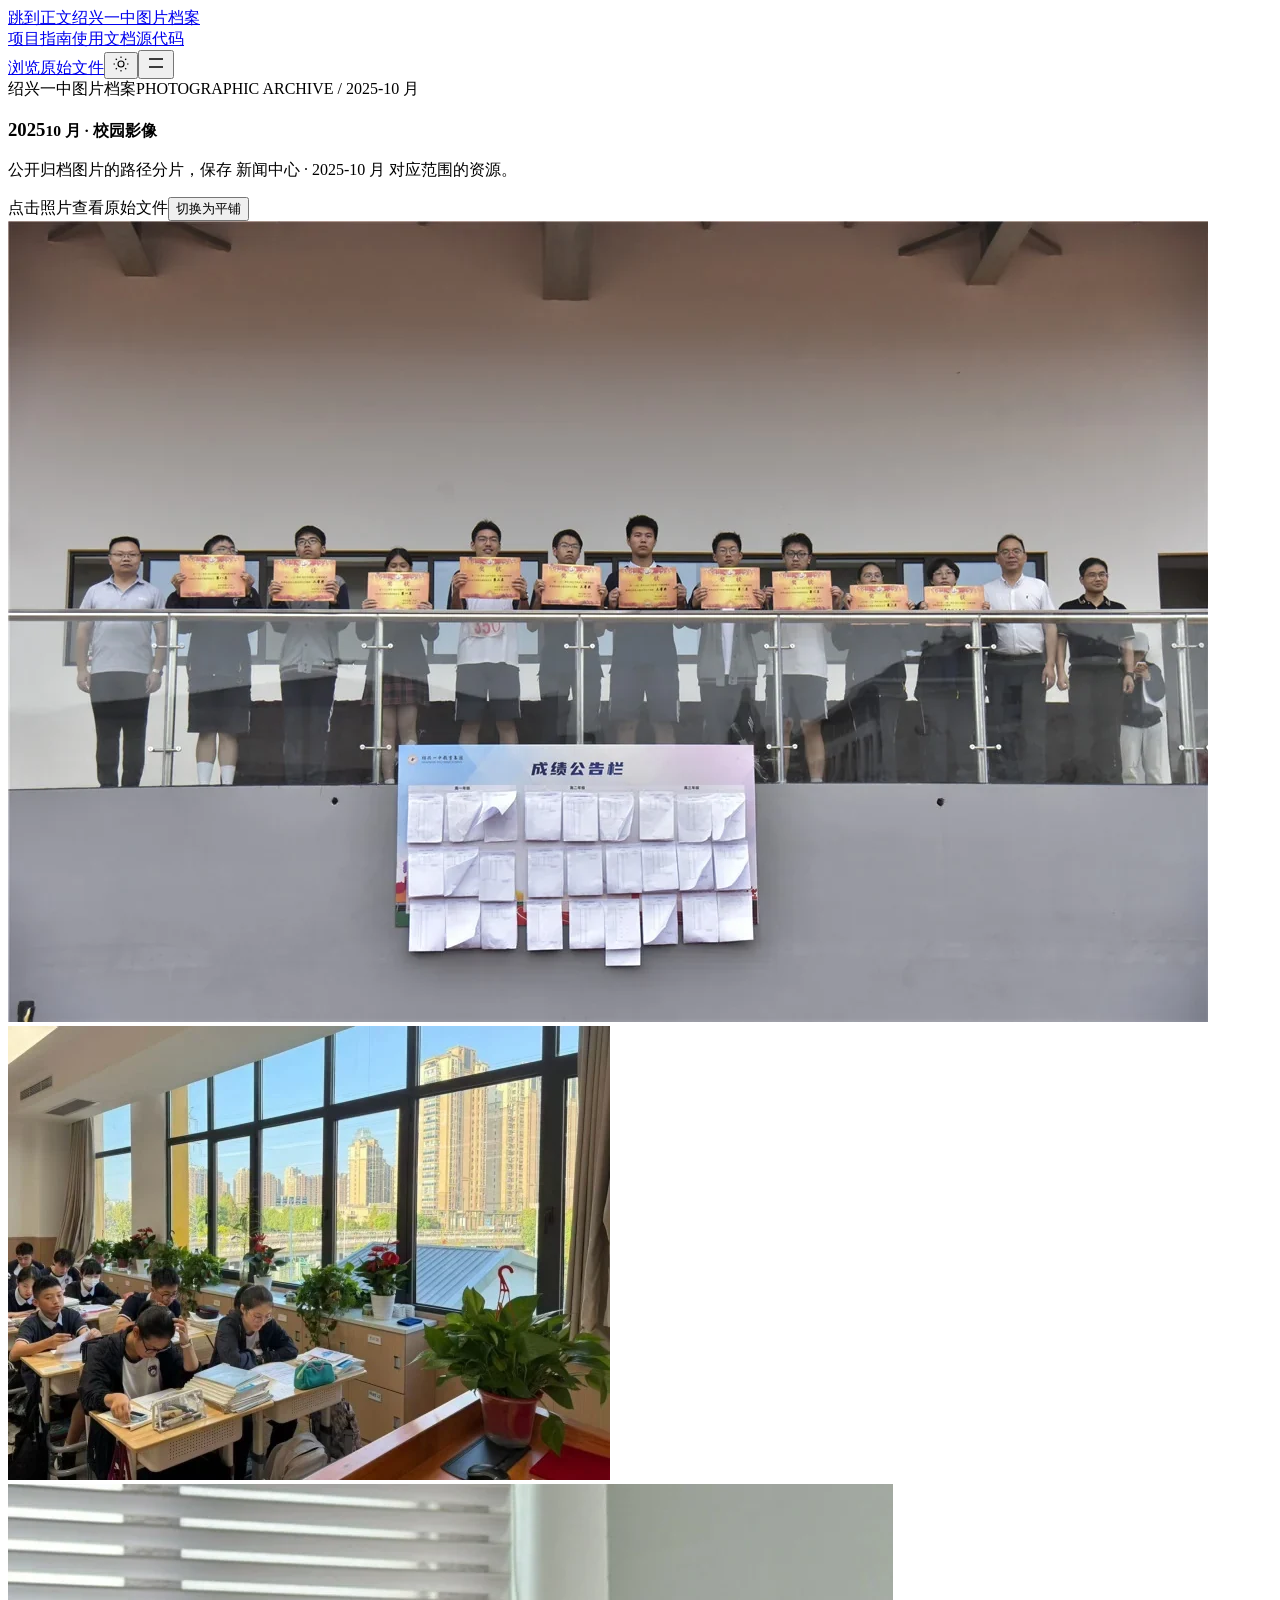
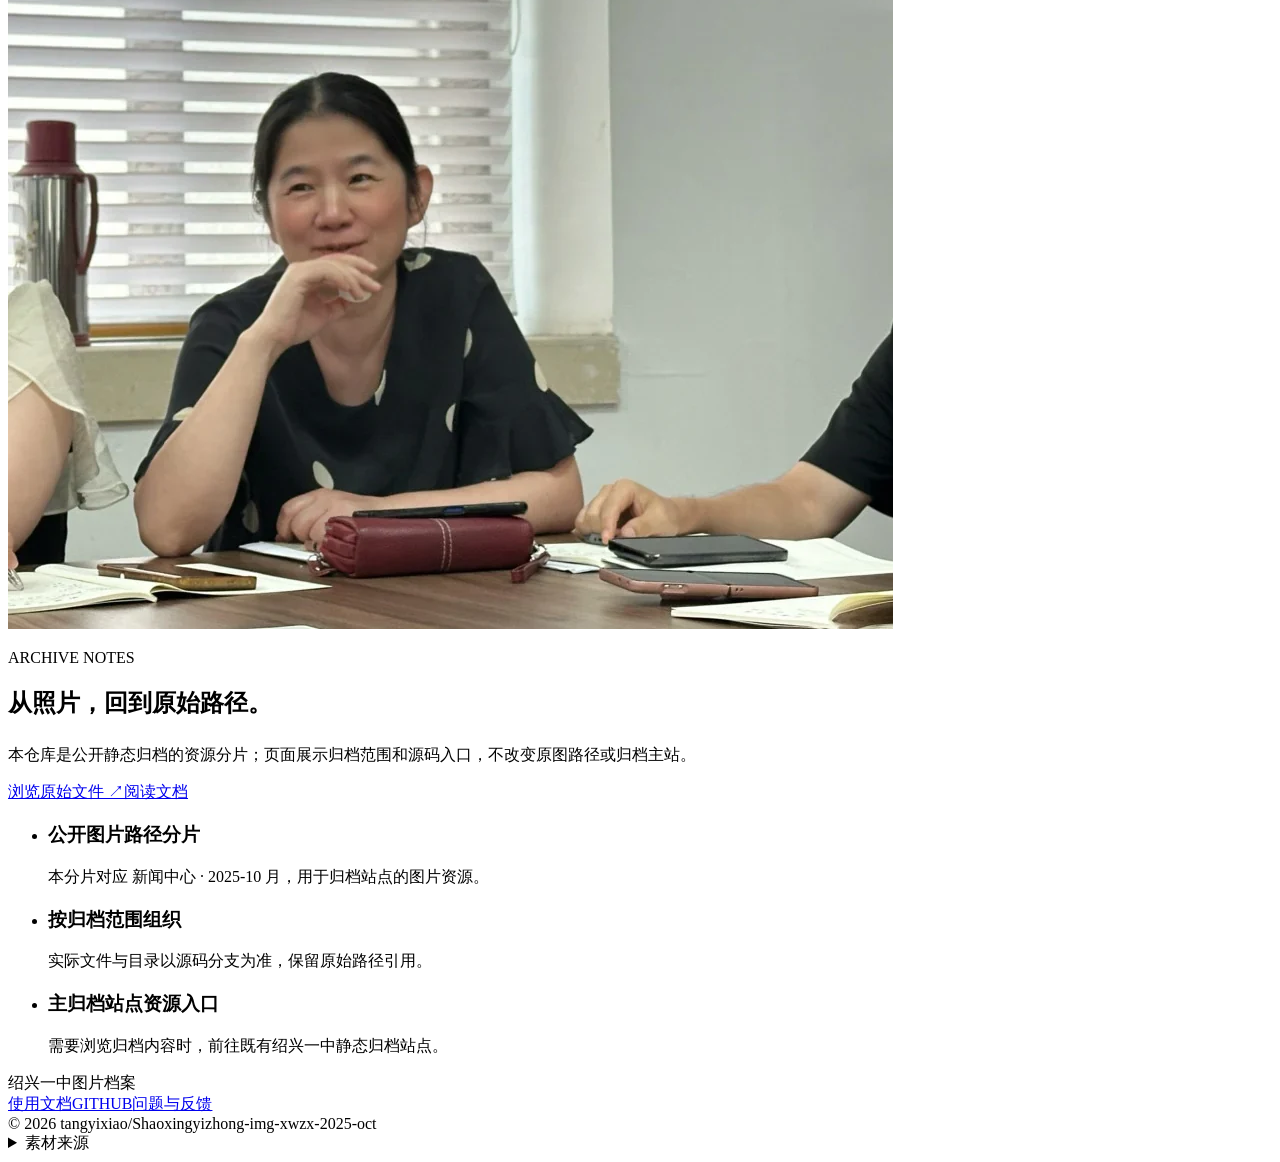
==== commit 9e4d8ea6: "feat(web): add a bilingual project guide" ====
--- a/index.html
+++ b/index.html
@@ -1 +1 @@
-<!doctype html><html lang="zh-CN" data-project="Shaoxingyizhong-img-xwzx-2025-oct" data-family="archive"><head><meta charset="utf-8"><meta name="viewport" content="width=device-width, initial-scale=1"><meta name="description" content="公开归档图片的路径分片，保存 新闻中心 · 2025-10 月 对应范围的资源。"><meta name="color-scheme" content="light dark"><title>绍兴一中图片档案 · 公开归档图片的路径分片</title><link rel="stylesheet" href="assets/fonts/fonts.css"><link rel="stylesheet" href="assets/fonts/display.css"><link rel="stylesheet" href="assets/site.css"><link rel="stylesheet" href="assets/docs-v3.css"><link rel="stylesheet" href="assets/polish.css"><style>:root{--font-body:"Hanken Grotesk","PingFang SC","Microsoft YaHei",sans-serif;--font-text:var(--font-body);--model-accent:var(--accent);--font-display:"Space Grotesk","Songti SC","SimSun",serif;--font-mono:"Geist Mono","SFMono-Regular",Consolas,monospace}html[data-theme="light"]{--bg:#E6D6B2;--surface:#FAF0D5;--ink:#48311D;--muted:#74593f;--accent:#84501f;--accent-ink:#FFFFFF;--line:color-mix(in srgb,#48311D 19%,transparent);color-scheme:light}html[data-theme="dark"]{--bg:#2B2114;--surface:#41311D;--ink:#FAEBCD;--muted:#c7ad83;--accent:#e7b65f;--accent-ink:#000000;--line:color-mix(in srgb,#FAEBCD 19%,transparent);color-scheme:dark}</style><script src="assets/theme.js"></script><link rel="icon" type="image/svg+xml" href="favicon.svg"></head><body><header class="nav site-nav"><div class="wrap nav-inner"><a class="skip-link" href="#top">跳到正文</a><a class="site-brand" href="index.html">绍兴一中图片档案</a><nav class="site-links" aria-label="项目导航"><a href="docs.html">使用文档</a><a href="https://github.com/tangyixiao/Shaoxingyizhong-img-xwzx-2025-oct">源代码</a></nav><div class="nav-controls"><a class="btn nav-cta" href="https://github.com/tangyixiao/Shaoxingyizhong-img-xwzx-2025-oct">浏览原始文件</a><button class="site-theme" type="button" data-theme-toggle aria-label="切换深浅色" aria-pressed="false"><svg width="18" height="18" viewBox="0 0 24 24" fill="none" stroke="currentColor" stroke-width="1.5" aria-hidden="true"><circle cx="12" cy="12" r="4"/><path d="M12 2v2m0 16v2M2 12h2m16 0h2M5 5l1.5 1.5m11 11L19 19M5 19l1.5-1.5m11-11L19 5"/></svg></button><button class="site-menu-toggle" data-menu-toggle type="button" aria-label="菜单" aria-expanded="false" aria-controls="site-drawer"><svg width="20" height="20" viewBox="0 0 20 20" fill="none" stroke="currentColor" stroke-width="1.4" aria-hidden="true"><path d="M3 6h14M3 14h14"/></svg></button></div></div><nav class="site-drawer" id="site-drawer" hidden><a href="index.html">项目首页</a><a href="docs.html">使用文档</a><a href="https://github.com/tangyixiao/Shaoxingyizhong-img-xwzx-2025-oct">查看源码</a><p class="drawer-note">绍兴一中图片档案</p></nav></header><main id="top"><article class="archive-layout-spread"><section class="archive-hero"><div class="wrap"><div class="archive-masthead"><span>绍兴一中图片档案</span><span>PHOTOGRAPHIC ARCHIVE / 2025-10 月</span></div><div class="archive-heading"><h1 class="archive-year">2025<small>10 月 · 校园影像</small></h1><p class="lede">公开归档图片的路径分片，保存 新闻中心 · 2025-10 月 对应范围的资源。</p></div><div class="archive-controls"><span>点击照片查看原始文件</span><button type="button" data-depth-toggle aria-controls="photo-wall" aria-pressed="true">切换为平铺</button></div><div class="photo-wall is-depth" id="photo-wall"><a class="archive-print" href="https://github.com/tangyixiao/Shaoxingyizhong-img-xwzx-2025-oct/blob/main/UploadFiles/xwzx/2025/10/202510221643284302.jpg"><img src="assets/media/photo-1.webp" alt="学生集体活动，来自绍兴一中公开图片归档"></a><a class="archive-print" href="https://github.com/tangyixiao/Shaoxingyizhong-img-xwzx-2025-oct/blob/main/UploadFiles/xwzx/2025/10/202510280833239532.jpeg"><img src="assets/media/photo-2.webp" alt="教室里的学习日常，来自绍兴一中公开图片归档"></a><a class="archive-print" href="https://github.com/tangyixiao/Shaoxingyizhong-img-xwzx-2025-oct/blob/main/UploadFiles/xwzx/2025/10/202510101639276325.jpg"><img src="assets/media/photo-3.webp" alt="教师交流，来自绍兴一中公开图片归档"></a></div></div></section><section class="section top-rule"><div class="wrap archive-links"><div><p class="section-number">ARCHIVE NOTES</p><h2>从照片，回到原始路径。</h2><p class="lede" style="margin-top:26px">本仓库是公开静态归档的资源分片；页面展示归档范围和源码入口，不改变原图路径或归档主站。</p><div class="actions"><a class="btn" href="https://github.com/tangyixiao/Shaoxingyizhong-img-xwzx-2025-oct">浏览原始文件 <span aria-hidden="true">↗</span></a><a class="btn secondary" href="docs.html">阅读文档</a></div></div><div class="archive-source"><ul class="caps"><li><h3>公开图片路径分片</h3><p>本分片对应 新闻中心 · 2025-10 月，用于归档站点的图片资源。</p></li><li><h3>按归档范围组织</h3><p>实际文件与目录以源码分支为准，保留原始路径引用。</p></li><li><h3>主归档站点资源入口</h3><p>需要浏览归档内容时，前往既有绍兴一中静态归档站点。</p></li></ul></div></div></section></article></main><footer class="site-footer"><div class="wrap"><div class="footer-top"><span class="footer-name">绍兴一中图片档案</span><nav class="footer-links"><a href="docs.html">使用文档</a><a href="https://github.com/tangyixiao/Shaoxingyizhong-img-xwzx-2025-oct">GITHUB</a><a href="https://github.com/tangyixiao/Shaoxingyizhong-img-xwzx-2025-oct/issues">问题与反馈</a></nav></div><div class="footer-bottom"><span>© 2026 tangyixiao/Shaoxingyizhong-img-xwzx-2025-oct</span><details><summary>素材来源</summary><ul><li><a href="https://github.com/tangyixiao/Shaoxingyizhong-img-xwzx-2025-oct/blob/main/UploadFiles/xwzx/2025/10/202510221643284302.jpg">UploadFiles/xwzx/2025/10/202510221643284302.jpg</a></li><li><a href="https://github.com/tangyixiao/Shaoxingyizhong-img-xwzx-2025-oct/blob/main/UploadFiles/xwzx/2025/10/202510280833239532.jpeg">UploadFiles/xwzx/2025/10/202510280833239532.jpeg</a></li><li><a href="https://github.com/tangyixiao/Shaoxingyizhong-img-xwzx-2025-oct/blob/main/UploadFiles/xwzx/2025/10/202510101639276325.jpg">UploadFiles/xwzx/2025/10/202510101639276325.jpg</a></li></ul></details></div></div></footer><script src="assets/site.js" defer></script><script src="assets/docs-v3.js" defer></script></body></html>+<!doctype html><html lang="zh-CN" data-project="Shaoxingyizhong-img-xwzx-2025-oct" data-family="archive"><head><meta charset="utf-8"><meta name="viewport" content="width=device-width, initial-scale=1"><meta name="description" content="公开归档图片的路径分片，保存 新闻中心 · 2025-10 月 对应范围的资源。"><meta name="color-scheme" content="light dark"><title>绍兴一中图片档案 · 公开归档图片的路径分片</title><link rel="stylesheet" href="assets/fonts/fonts.css"><link rel="stylesheet" href="assets/fonts/display.css"><link rel="stylesheet" href="assets/site.css"><link rel="stylesheet" href="assets/docs-v3.css"><link rel="stylesheet" href="assets/polish.css"><style>:root{--font-body:"Hanken Grotesk","PingFang SC","Microsoft YaHei",sans-serif;--font-text:var(--font-body);--model-accent:var(--accent);--font-display:"Space Grotesk","Songti SC","SimSun",serif;--font-mono:"Geist Mono","SFMono-Regular",Consolas,monospace}html[data-theme="light"]{--bg:#E6D6B2;--surface:#FAF0D5;--ink:#48311D;--muted:#74593f;--accent:#84501f;--accent-ink:#FFFFFF;--line:color-mix(in srgb,#48311D 19%,transparent);color-scheme:light}html[data-theme="dark"]{--bg:#2B2114;--surface:#41311D;--ink:#FAEBCD;--muted:#c7ad83;--accent:#e7b65f;--accent-ink:#000000;--line:color-mix(in srgb,#FAEBCD 19%,transparent);color-scheme:dark}</style><script src="assets/theme.js"></script><link rel="icon" type="image/svg+xml" href="favicon.svg"></head><body><header class="nav site-nav"><div class="wrap nav-inner"><a class="skip-link" href="#top">跳到正文</a><a class="site-brand" href="index.html">绍兴一中图片档案</a><nav class="site-links" aria-label="项目导航"><a href="project-website/site/index.html">项目指南</a><a href="docs.html">使用文档</a><a href="https://github.com/tangyixiao/Shaoxingyizhong-img-xwzx-2025-oct">源代码</a></nav><div class="nav-controls"><a class="btn nav-cta" href="https://github.com/tangyixiao/Shaoxingyizhong-img-xwzx-2025-oct">浏览原始文件</a><button class="site-theme" type="button" data-theme-toggle aria-label="切换深浅色" aria-pressed="false"><svg width="18" height="18" viewBox="0 0 24 24" fill="none" stroke="currentColor" stroke-width="1.5" aria-hidden="true"><circle cx="12" cy="12" r="4"/><path d="M12 2v2m0 16v2M2 12h2m16 0h2M5 5l1.5 1.5m11 11L19 19M5 19l1.5-1.5m11-11L19 5"/></svg></button><button class="site-menu-toggle" data-menu-toggle type="button" aria-label="菜单" aria-expanded="false" aria-controls="site-drawer"><svg width="20" height="20" viewBox="0 0 20 20" fill="none" stroke="currentColor" stroke-width="1.4" aria-hidden="true"><path d="M3 6h14M3 14h14"/></svg></button></div></div><nav class="site-drawer" id="site-drawer" hidden><a href="project-website/site/index.html">项目指南</a><a href="index.html">项目首页</a><a href="docs.html">使用文档</a><a href="https://github.com/tangyixiao/Shaoxingyizhong-img-xwzx-2025-oct">查看源码</a><p class="drawer-note">绍兴一中图片档案</p></nav></header><main id="top"><article class="archive-layout-spread"><section class="archive-hero"><div class="wrap"><div class="archive-masthead"><span>绍兴一中图片档案</span><span>PHOTOGRAPHIC ARCHIVE / 2025-10 月</span></div><div class="archive-heading"><h1 class="archive-year">2025<small>10 月 · 校园影像</small></h1><p class="lede">公开归档图片的路径分片，保存 新闻中心 · 2025-10 月 对应范围的资源。</p></div><div class="archive-controls"><span>点击照片查看原始文件</span><button type="button" data-depth-toggle aria-controls="photo-wall" aria-pressed="true">切换为平铺</button></div><div class="photo-wall is-depth" id="photo-wall"><a class="archive-print" href="https://github.com/tangyixiao/Shaoxingyizhong-img-xwzx-2025-oct/blob/main/UploadFiles/xwzx/2025/10/202510221643284302.jpg"><img src="assets/media/photo-1.webp" alt="学生集体活动，来自绍兴一中公开图片归档"></a><a class="archive-print" href="https://github.com/tangyixiao/Shaoxingyizhong-img-xwzx-2025-oct/blob/main/UploadFiles/xwzx/2025/10/202510280833239532.jpeg"><img src="assets/media/photo-2.webp" alt="教室里的学习日常，来自绍兴一中公开图片归档"></a><a class="archive-print" href="https://github.com/tangyixiao/Shaoxingyizhong-img-xwzx-2025-oct/blob/main/UploadFiles/xwzx/2025/10/202510101639276325.jpg"><img src="assets/media/photo-3.webp" alt="教师交流，来自绍兴一中公开图片归档"></a></div></div></section><section class="section top-rule"><div class="wrap archive-links"><div><p class="section-number">ARCHIVE NOTES</p><h2>从照片，回到原始路径。</h2><p class="lede" style="margin-top:26px">本仓库是公开静态归档的资源分片；页面展示归档范围和源码入口，不改变原图路径或归档主站。</p><div class="actions"><a class="btn" href="https://github.com/tangyixiao/Shaoxingyizhong-img-xwzx-2025-oct">浏览原始文件 <span aria-hidden="true">↗</span></a><a class="btn secondary" href="docs.html">阅读文档</a></div></div><div class="archive-source"><ul class="caps"><li><h3>公开图片路径分片</h3><p>本分片对应 新闻中心 · 2025-10 月，用于归档站点的图片资源。</p></li><li><h3>按归档范围组织</h3><p>实际文件与目录以源码分支为准，保留原始路径引用。</p></li><li><h3>主归档站点资源入口</h3><p>需要浏览归档内容时，前往既有绍兴一中静态归档站点。</p></li></ul></div></div></section></article></main><footer class="site-footer"><div class="wrap"><div class="footer-top"><span class="footer-name">绍兴一中图片档案</span><nav class="footer-links"><a href="docs.html">使用文档</a><a href="https://github.com/tangyixiao/Shaoxingyizhong-img-xwzx-2025-oct">GITHUB</a><a href="https://github.com/tangyixiao/Shaoxingyizhong-img-xwzx-2025-oct/issues">问题与反馈</a></nav></div><div class="footer-bottom"><span>© 2026 tangyixiao/Shaoxingyizhong-img-xwzx-2025-oct</span><details><summary>素材来源</summary><ul><li><a href="https://github.com/tangyixiao/Shaoxingyizhong-img-xwzx-2025-oct/blob/main/UploadFiles/xwzx/2025/10/202510221643284302.jpg">UploadFiles/xwzx/2025/10/202510221643284302.jpg</a></li><li><a href="https://github.com/tangyixiao/Shaoxingyizhong-img-xwzx-2025-oct/blob/main/UploadFiles/xwzx/2025/10/202510280833239532.jpeg">UploadFiles/xwzx/2025/10/202510280833239532.jpeg</a></li><li><a href="https://github.com/tangyixiao/Shaoxingyizhong-img-xwzx-2025-oct/blob/main/UploadFiles/xwzx/2025/10/202510101639276325.jpg">UploadFiles/xwzx/2025/10/202510101639276325.jpg</a></li></ul></details></div></div></footer><script src="assets/site.js" defer></script><script src="assets/docs-v3.js" defer></script></body></html>
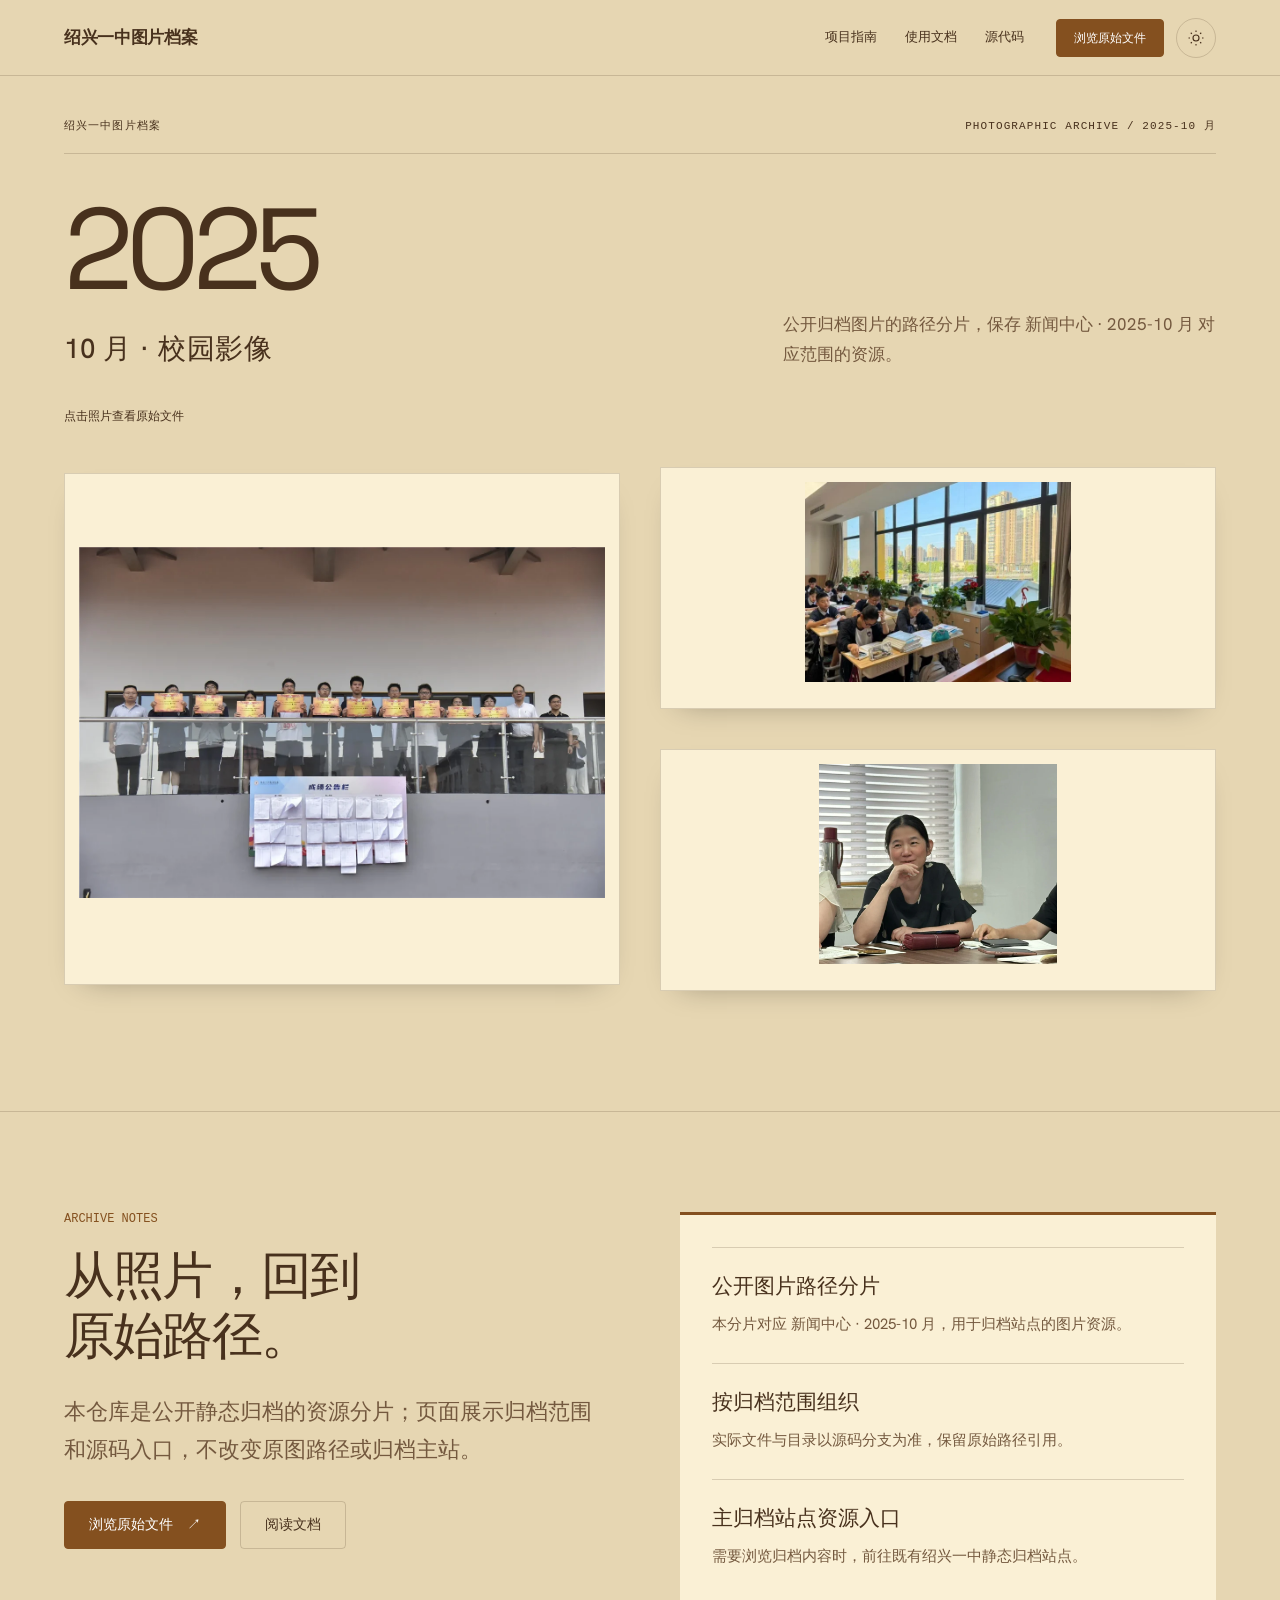
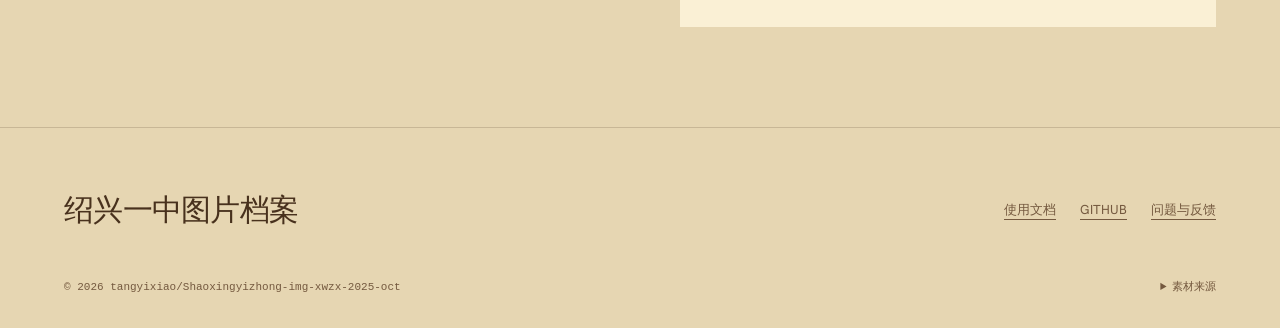
==== commit e28c7a38: "fix(site): remove decorative 3D Display photographs in the existing flat grid and remove the depth t" ====
--- a/index.html
+++ b/index.html
@@ -1 +1 @@
-<!doctype html><html lang="zh-CN" data-project="Shaoxingyizhong-img-xwzx-2025-oct" data-family="archive"><head><meta charset="utf-8"><meta name="viewport" content="width=device-width, initial-scale=1"><meta name="description" content="公开归档图片的路径分片，保存 新闻中心 · 2025-10 月 对应范围的资源。"><meta name="color-scheme" content="light dark"><title>绍兴一中图片档案 · 公开归档图片的路径分片</title><link rel="stylesheet" href="assets/fonts/fonts.css"><link rel="stylesheet" href="assets/fonts/display.css"><link rel="stylesheet" href="assets/site.css"><link rel="stylesheet" href="assets/docs-v3.css"><link rel="stylesheet" href="assets/polish.css"><style>:root{--font-body:"Hanken Grotesk","PingFang SC","Microsoft YaHei",sans-serif;--font-text:var(--font-body);--model-accent:var(--accent);--font-display:"Space Grotesk","Songti SC","SimSun",serif;--font-mono:"Geist Mono","SFMono-Regular",Consolas,monospace}html[data-theme="light"]{--bg:#E6D6B2;--surface:#FAF0D5;--ink:#48311D;--muted:#74593f;--accent:#84501f;--accent-ink:#FFFFFF;--line:color-mix(in srgb,#48311D 19%,transparent);color-scheme:light}html[data-theme="dark"]{--bg:#2B2114;--surface:#41311D;--ink:#FAEBCD;--muted:#c7ad83;--accent:#e7b65f;--accent-ink:#000000;--line:color-mix(in srgb,#FAEBCD 19%,transparent);color-scheme:dark}</style><script src="assets/theme.js"></script><link rel="icon" type="image/svg+xml" href="favicon.svg"></head><body><header class="nav site-nav"><div class="wrap nav-inner"><a class="skip-link" href="#top">跳到正文</a><a class="site-brand" href="index.html">绍兴一中图片档案</a><nav class="site-links" aria-label="项目导航"><a href="project-website/site/index.html">项目指南</a><a href="docs.html">使用文档</a><a href="https://github.com/tangyixiao/Shaoxingyizhong-img-xwzx-2025-oct">源代码</a></nav><div class="nav-controls"><a class="btn nav-cta" href="https://github.com/tangyixiao/Shaoxingyizhong-img-xwzx-2025-oct">浏览原始文件</a><button class="site-theme" type="button" data-theme-toggle aria-label="切换深浅色" aria-pressed="false"><svg width="18" height="18" viewBox="0 0 24 24" fill="none" stroke="currentColor" stroke-width="1.5" aria-hidden="true"><circle cx="12" cy="12" r="4"/><path d="M12 2v2m0 16v2M2 12h2m16 0h2M5 5l1.5 1.5m11 11L19 19M5 19l1.5-1.5m11-11L19 5"/></svg></button><button class="site-menu-toggle" data-menu-toggle type="button" aria-label="菜单" aria-expanded="false" aria-controls="site-drawer"><svg width="20" height="20" viewBox="0 0 20 20" fill="none" stroke="currentColor" stroke-width="1.4" aria-hidden="true"><path d="M3 6h14M3 14h14"/></svg></button></div></div><nav class="site-drawer" id="site-drawer" hidden><a href="project-website/site/index.html">项目指南</a><a href="index.html">项目首页</a><a href="docs.html">使用文档</a><a href="https://github.com/tangyixiao/Shaoxingyizhong-img-xwzx-2025-oct">查看源码</a><p class="drawer-note">绍兴一中图片档案</p></nav></header><main id="top"><article class="archive-layout-spread"><section class="archive-hero"><div class="wrap"><div class="archive-masthead"><span>绍兴一中图片档案</span><span>PHOTOGRAPHIC ARCHIVE / 2025-10 月</span></div><div class="archive-heading"><h1 class="archive-year">2025<small>10 月 · 校园影像</small></h1><p class="lede">公开归档图片的路径分片，保存 新闻中心 · 2025-10 月 对应范围的资源。</p></div><div class="archive-controls"><span>点击照片查看原始文件</span><button type="button" data-depth-toggle aria-controls="photo-wall" aria-pressed="true">切换为平铺</button></div><div class="photo-wall is-depth" id="photo-wall"><a class="archive-print" href="https://github.com/tangyixiao/Shaoxingyizhong-img-xwzx-2025-oct/blob/main/UploadFiles/xwzx/2025/10/202510221643284302.jpg"><img src="assets/media/photo-1.webp" alt="学生集体活动，来自绍兴一中公开图片归档"></a><a class="archive-print" href="https://github.com/tangyixiao/Shaoxingyizhong-img-xwzx-2025-oct/blob/main/UploadFiles/xwzx/2025/10/202510280833239532.jpeg"><img src="assets/media/photo-2.webp" alt="教室里的学习日常，来自绍兴一中公开图片归档"></a><a class="archive-print" href="https://github.com/tangyixiao/Shaoxingyizhong-img-xwzx-2025-oct/blob/main/UploadFiles/xwzx/2025/10/202510101639276325.jpg"><img src="assets/media/photo-3.webp" alt="教师交流，来自绍兴一中公开图片归档"></a></div></div></section><section class="section top-rule"><div class="wrap archive-links"><div><p class="section-number">ARCHIVE NOTES</p><h2>从照片，回到原始路径。</h2><p class="lede" style="margin-top:26px">本仓库是公开静态归档的资源分片；页面展示归档范围和源码入口，不改变原图路径或归档主站。</p><div class="actions"><a class="btn" href="https://github.com/tangyixiao/Shaoxingyizhong-img-xwzx-2025-oct">浏览原始文件 <span aria-hidden="true">↗</span></a><a class="btn secondary" href="docs.html">阅读文档</a></div></div><div class="archive-source"><ul class="caps"><li><h3>公开图片路径分片</h3><p>本分片对应 新闻中心 · 2025-10 月，用于归档站点的图片资源。</p></li><li><h3>按归档范围组织</h3><p>实际文件与目录以源码分支为准，保留原始路径引用。</p></li><li><h3>主归档站点资源入口</h3><p>需要浏览归档内容时，前往既有绍兴一中静态归档站点。</p></li></ul></div></div></section></article></main><footer class="site-footer"><div class="wrap"><div class="footer-top"><span class="footer-name">绍兴一中图片档案</span><nav class="footer-links"><a href="docs.html">使用文档</a><a href="https://github.com/tangyixiao/Shaoxingyizhong-img-xwzx-2025-oct">GITHUB</a><a href="https://github.com/tangyixiao/Shaoxingyizhong-img-xwzx-2025-oct/issues">问题与反馈</a></nav></div><div class="footer-bottom"><span>© 2026 tangyixiao/Shaoxingyizhong-img-xwzx-2025-oct</span><details><summary>素材来源</summary><ul><li><a href="https://github.com/tangyixiao/Shaoxingyizhong-img-xwzx-2025-oct/blob/main/UploadFiles/xwzx/2025/10/202510221643284302.jpg">UploadFiles/xwzx/2025/10/202510221643284302.jpg</a></li><li><a href="https://github.com/tangyixiao/Shaoxingyizhong-img-xwzx-2025-oct/blob/main/UploadFiles/xwzx/2025/10/202510280833239532.jpeg">UploadFiles/xwzx/2025/10/202510280833239532.jpeg</a></li><li><a href="https://github.com/tangyixiao/Shaoxingyizhong-img-xwzx-2025-oct/blob/main/UploadFiles/xwzx/2025/10/202510101639276325.jpg">UploadFiles/xwzx/2025/10/202510101639276325.jpg</a></li></ul></details></div></div></footer><script src="assets/site.js" defer></script><script src="assets/docs-v3.js" defer></script></body></html>+<!doctype html><html lang="zh-CN" data-project="Shaoxingyizhong-img-xwzx-2025-oct" data-family="archive"><head><meta charset="utf-8"><meta name="viewport" content="width=device-width, initial-scale=1"><meta name="description" content="公开归档图片的路径分片，保存 新闻中心 · 2025-10 月 对应范围的资源。"><meta name="color-scheme" content="light dark"><title>绍兴一中图片档案 · 公开归档图片的路径分片</title><link rel="stylesheet" href="assets/fonts/fonts.css"><link rel="stylesheet" href="assets/fonts/display.css"><link rel="stylesheet" href="assets/site.css"><link rel="stylesheet" href="assets/docs-v3.css"><link rel="stylesheet" href="assets/polish.css"><style>:root{--font-body:"Hanken Grotesk","PingFang SC","Microsoft YaHei",sans-serif;--font-text:var(--font-body);--model-accent:var(--accent);--font-display:"Space Grotesk","Songti SC","SimSun",serif;--font-mono:"Geist Mono","SFMono-Regular",Consolas,monospace}html[data-theme="light"]{--bg:#E6D6B2;--surface:#FAF0D5;--ink:#48311D;--muted:#74593f;--accent:#84501f;--accent-ink:#FFFFFF;--line:color-mix(in srgb,#48311D 19%,transparent);color-scheme:light}html[data-theme="dark"]{--bg:#2B2114;--surface:#41311D;--ink:#FAEBCD;--muted:#c7ad83;--accent:#e7b65f;--accent-ink:#000000;--line:color-mix(in srgb,#FAEBCD 19%,transparent);color-scheme:dark}</style><script src="assets/theme.js"></script><link rel="icon" type="image/svg+xml" href="favicon.svg"></head><body><header class="nav site-nav"><div class="wrap nav-inner"><a class="skip-link" href="#top">跳到正文</a><a class="site-brand" href="index.html">绍兴一中图片档案</a><nav class="site-links" aria-label="项目导航"><a href="project-website/site/index.html">项目指南</a><a href="docs.html">使用文档</a><a href="https://github.com/tangyixiao/Shaoxingyizhong-img-xwzx-2025-oct">源代码</a></nav><div class="nav-controls"><a class="btn nav-cta" href="https://github.com/tangyixiao/Shaoxingyizhong-img-xwzx-2025-oct">浏览原始文件</a><button class="site-theme" type="button" data-theme-toggle aria-label="切换深浅色" aria-pressed="false"><svg width="18" height="18" viewBox="0 0 24 24" fill="none" stroke="currentColor" stroke-width="1.5" aria-hidden="true"><circle cx="12" cy="12" r="4"/><path d="M12 2v2m0 16v2M2 12h2m16 0h2M5 5l1.5 1.5m11 11L19 19M5 19l1.5-1.5m11-11L19 5"/></svg></button><button class="site-menu-toggle" data-menu-toggle type="button" aria-label="菜单" aria-expanded="false" aria-controls="site-drawer"><svg width="20" height="20" viewBox="0 0 20 20" fill="none" stroke="currentColor" stroke-width="1.4" aria-hidden="true"><path d="M3 6h14M3 14h14"/></svg></button></div></div><nav class="site-drawer" id="site-drawer" hidden><a href="project-website/site/index.html">项目指南</a><a href="index.html">项目首页</a><a href="docs.html">使用文档</a><a href="https://github.com/tangyixiao/Shaoxingyizhong-img-xwzx-2025-oct">查看源码</a><p class="drawer-note">绍兴一中图片档案</p></nav></header><main id="top"><article class="archive-layout-spread"><section class="archive-hero"><div class="wrap"><div class="archive-masthead"><span>绍兴一中图片档案</span><span>PHOTOGRAPHIC ARCHIVE / 2025-10 月</span></div><div class="archive-heading"><h1 class="archive-year">2025<small>10 月 · 校园影像</small></h1><p class="lede">公开归档图片的路径分片，保存 新闻中心 · 2025-10 月 对应范围的资源。</p></div><div class="archive-controls"><span>点击照片查看原始文件</span></div><div class="photo-wall" id="photo-wall"><a class="archive-print" href="https://github.com/tangyixiao/Shaoxingyizhong-img-xwzx-2025-oct/blob/main/UploadFiles/xwzx/2025/10/202510221643284302.jpg"><img src="assets/media/photo-1.webp" alt="学生集体活动，来自绍兴一中公开图片归档"></a><a class="archive-print" href="https://github.com/tangyixiao/Shaoxingyizhong-img-xwzx-2025-oct/blob/main/UploadFiles/xwzx/2025/10/202510280833239532.jpeg"><img src="assets/media/photo-2.webp" alt="教室里的学习日常，来自绍兴一中公开图片归档"></a><a class="archive-print" href="https://github.com/tangyixiao/Shaoxingyizhong-img-xwzx-2025-oct/blob/main/UploadFiles/xwzx/2025/10/202510101639276325.jpg"><img src="assets/media/photo-3.webp" alt="教师交流，来自绍兴一中公开图片归档"></a></div></div></section><section class="section top-rule"><div class="wrap archive-links"><div><p class="section-number">ARCHIVE NOTES</p><h2>从照片，回到原始路径。</h2><p class="lede" style="margin-top:26px">本仓库是公开静态归档的资源分片；页面展示归档范围和源码入口，不改变原图路径或归档主站。</p><div class="actions"><a class="btn" href="https://github.com/tangyixiao/Shaoxingyizhong-img-xwzx-2025-oct">浏览原始文件 <span aria-hidden="true">↗</span></a><a class="btn secondary" href="docs.html">阅读文档</a></div></div><div class="archive-source"><ul class="caps"><li><h3>公开图片路径分片</h3><p>本分片对应 新闻中心 · 2025-10 月，用于归档站点的图片资源。</p></li><li><h3>按归档范围组织</h3><p>实际文件与目录以源码分支为准，保留原始路径引用。</p></li><li><h3>主归档站点资源入口</h3><p>需要浏览归档内容时，前往既有绍兴一中静态归档站点。</p></li></ul></div></div></section></article></main><footer class="site-footer"><div class="wrap"><div class="footer-top"><span class="footer-name">绍兴一中图片档案</span><nav class="footer-links"><a href="docs.html">使用文档</a><a href="https://github.com/tangyixiao/Shaoxingyizhong-img-xwzx-2025-oct">GITHUB</a><a href="https://github.com/tangyixiao/Shaoxingyizhong-img-xwzx-2025-oct/issues">问题与反馈</a></nav></div><div class="footer-bottom"><span>© 2026 tangyixiao/Shaoxingyizhong-img-xwzx-2025-oct</span><details><summary>素材来源</summary><ul><li><a href="https://github.com/tangyixiao/Shaoxingyizhong-img-xwzx-2025-oct/blob/main/UploadFiles/xwzx/2025/10/202510221643284302.jpg">UploadFiles/xwzx/2025/10/202510221643284302.jpg</a></li><li><a href="https://github.com/tangyixiao/Shaoxingyizhong-img-xwzx-2025-oct/blob/main/UploadFiles/xwzx/2025/10/202510280833239532.jpeg">UploadFiles/xwzx/2025/10/202510280833239532.jpeg</a></li><li><a href="https://github.com/tangyixiao/Shaoxingyizhong-img-xwzx-2025-oct/blob/main/UploadFiles/xwzx/2025/10/202510101639276325.jpg">UploadFiles/xwzx/2025/10/202510101639276325.jpg</a></li></ul></details></div></div></footer><script src="assets/site.js" defer></script><script src="assets/docs-v3.js" defer></script></body></html>
--- a/assets/site.css
+++ b/assets/site.css
@@ -0,0 +1,26 @@
+/* Shared accessibility and reading primitives. Project compositions are separate. */
+*{box-sizing:border-box}html{scroll-behavior:smooth;scroll-padding-top:90px}body{margin:0;background:var(--bg);color:var(--ink);font:400 16px/1.75 var(--font-body);-webkit-font-smoothing:antialiased}a{color:inherit;text-decoration-thickness:1px;text-underline-offset:5px}button,input{font:inherit}button,a{-webkit-tap-highlight-color:transparent}button{cursor:pointer}button:focus-visible,a:focus-visible,input:focus-visible{outline:3px solid var(--accent);outline-offset:4px}img{display:block;max-width:100%;height:auto}p{margin:0 0 1em}h1,h2,h3{line-height:1.18;font-weight:500;margin:0;text-wrap:balance}h1,h2{font-family:var(--font-display)}h1{letter-spacing:-.055em}h2{font-size:clamp(30px,4vw,54px);letter-spacing:-.035em}h3{font-size:21px}ul{padding-left:1.2em}.wrap{max-width:1440px;margin:auto;padding:0 64px}.eyebrow{font:500 12px/1.5 var(--font-mono);letter-spacing:.12em;text-transform:uppercase;color:var(--accent)}.lede{font-size:clamp(17px,1.7vw,22px);line-height:1.75;color:var(--muted);max-width:42em}.kicker{display:inline-flex;gap:12px;align-items:center;font:500 12px/1.6 var(--font-mono);letter-spacing:.06em}.kicker:before{content:"";width:7px;height:7px;border-radius:50%;background:var(--accent)}.btn{display:inline-flex;justify-content:center;align-items:center;gap:14px;min-height:48px;padding:12px 24px;border:1px solid var(--accent);background:var(--accent);color:var(--accent-ink);text-decoration:none;border-radius:4px;font:500 14px/1.5 var(--font-body);transition:transform .18s,filter .18s}.btn:hover{transform:translateY(-2px);filter:brightness(1.08)}.btn:active{transform:translateY(1px)}.btn.secondary{background:transparent;color:var(--ink);border-color:var(--line)}.actions{display:flex;flex-wrap:wrap;align-items:center;gap:14px;margin-top:32px}.text-link{font-size:14px;color:var(--muted)}.section{padding:100px 0}.section-heading{display:flex;align-items:baseline;gap:32px;justify-content:space-between;margin-bottom:48px}.section-heading p{max-width:34em;color:var(--muted);margin:0}.top-rule{border-top:1px solid var(--line)}.section-number{font:12px var(--font-mono);color:var(--accent);margin-bottom:20px}.status-note{color:var(--muted);max-width:65em;font-size:14px}.caps{list-style:none;padding:0;margin:0}.caps li{padding:26px 0;border-top:1px solid var(--line)}.caps h3{margin-bottom:12px}.caps p{color:var(--muted);margin:0;font-size:15px}.source-area{min-width:0}.source-link{font:12px/1.6 var(--font-mono);color:var(--muted);display:block;margin:0 0 14px;overflow-wrap:anywhere}.source-area>.docs-code{margin-top:0}.code-layout{display:grid;grid-template-columns:minmax(0,1fr) minmax(0,1.2fr);gap:80px;align-items:start}.site-footer{padding:56px 0 30px;border-top:1px solid var(--line)}.footer-top{display:flex;gap:40px;justify-content:space-between;align-items:center;margin-bottom:42px}.footer-name{font-family:var(--font-display);font-size:30px;letter-spacing:-.025em}.footer-links{display:flex;gap:24px;flex-wrap:wrap;font-size:13px;color:var(--muted)}.footer-bottom{font:11px/1.8 var(--font-mono);display:flex;justify-content:space-between;gap:24px;color:var(--muted)}.footer-bottom details{max-width:65%}.footer-bottom summary{cursor:pointer}.footer-bottom ul{padding-left:18px}.footer-bottom a{overflow-wrap:anywhere}
+/* One functional navigation shell; the projects keep their own typography and art. */
+.site-nav{position:sticky;top:0;z-index:60;height:76px;background:var(--bg);border-bottom:1px solid var(--line)}.nav-inner{height:100%;display:flex;align-items:center;gap:32px}.site-brand{font:600 17px/1.3 var(--font-body);letter-spacing:-.02em;text-decoration:none;max-width:38%;overflow-wrap:anywhere}.site-links{margin-left:auto;display:flex;gap:28px;align-items:center}.site-links a{font-size:13px;text-decoration:none;position:relative}.site-links a:after{content:"";position:absolute;bottom:-6px;left:0;width:0;height:1px;background:currentColor;transition:width .2s}.site-links a:hover:after{width:100%}.nav-controls{display:flex;align-items:center;gap:12px}.nav-cta{min-height:38px;padding:9px 17px;font-size:12px}.site-theme,.site-menu-toggle{height:40px;width:40px;display:grid;place-items:center;color:var(--ink);border:1px solid var(--line);background:transparent;border-radius:50%;padding:0}.site-theme:hover,.site-menu-toggle:hover{background:var(--surface)}.site-menu-toggle{display:none;border-radius:4px}.skip-link{position:absolute;left:-9999px;top:8px;background:var(--bg);padding:12px;z-index:90}.skip-link:focus{left:20px}.site-drawer{display:none}.site-nav.is-open .site-drawer{display:flex}.site-drawer{position:fixed;inset:76px 0 0;background:var(--bg);padding:48px 24px;flex-direction:column;gap:24px;font-size:26px}.site-drawer a{text-decoration:none}.site-drawer .drawer-note{font-size:14px;color:var(--muted);margin-top:auto}.site-drawer[hidden]{display:none!important}
+/* Atlas — a copper and parchment historical folio. */
+.atlas-hero{position:relative;padding:52px 0 70px;overflow:hidden}.atlas-dateline{display:flex;justify-content:space-between;border-block:1px solid var(--line);padding:12px 0;font:12px var(--font-mono);letter-spacing:.15em}.atlas-title{font-size:clamp(72px,12vw,176px);letter-spacing:.02em;text-align:center;margin:44px 0 14px;font-family:var(--font-display);font-weight:400}.atlas-subtitle{font:italic clamp(16px,2vw,26px) var(--font-display);text-align:center;color:var(--muted);margin-bottom:38px}.atlas-grid{display:grid;grid-template-columns:minmax(0,1fr) minmax(0,1.65fr);gap:72px;align-items:center}.atlas-grid .project-3d{min-height:480px}.atlas-copy{border-left:3px solid var(--accent);padding-left:30px}.atlas-copy h2{font-size:36px;margin:14px 0 24px}.atlas-flags{display:grid;grid-template-columns:repeat(4,1fr);gap:24px;border-block:1px solid var(--line);padding:40px 0}.atlas-flags a{display:flex;align-items:center;justify-content:center;min-height:100px}.atlas-flags img{max-height:140px;object-fit:contain}.atlas-margins{display:grid;grid-template-columns:180px minmax(0,1fr) minmax(0,1fr);gap:50px}.atlas-margins .caps li:first-child{border-top:0;padding-top:0}
+/* Editorial — an actual reading room, with a red pencil interaction. */
+.editorial-hero{padding:80px 0 60px}.editorial-masthead{display:flex;justify-content:space-between;gap:30px;border-bottom:3px double var(--line);padding-bottom:16px;font:12px var(--font-mono);letter-spacing:.08em}.editorial-columns{display:grid;grid-template-columns:minmax(0,1.25fr) minmax(0,.75fr);gap:90px;margin-top:58px}.editorial-title{font-size:clamp(58px,7.3vw,112px);font-weight:400;letter-spacing:-.035em}.editorial-title em{font-weight:400;color:var(--accent)}.editorial-intro{margin-top:36px;max-width:34em}.editorial-side{border-left:1px solid var(--line);padding-left:40px}.editorial-side .project-3d{min-height:380px}.editorial-note{font:italic 18px/1.8 var(--font-display);color:var(--muted);margin-top:24px}.proof-sheet{border:1px solid var(--line);padding:48px;background:var(--surface);position:relative}.proof-sheet:before{content:"01 / EDIT";font:11px var(--font-mono);color:var(--accent);display:block;margin-bottom:28px}.proof-sentence{font:400 clamp(24px,3vw,42px)/1.8 var(--font-display);letter-spacing:-.01em;margin-bottom:24px}.proof-sentence del{text-decoration-color:var(--accent);text-decoration-thickness:2px;color:var(--muted)}.proof-sentence ins{text-decoration:none;color:var(--accent);border-bottom:2px solid var(--accent)}.proof-sheet button{background:transparent;border:0;border-bottom:1px solid var(--accent);color:var(--accent);padding:6px 0;font-size:13px}.editorial-content{display:grid;grid-template-columns:minmax(0,1fr) minmax(0,1fr);gap:90px}.editorial-content .caps{counter-reset:entry}.editorial-content .caps li{counter-increment:entry;position:relative;padding-left:48px}.editorial-content .caps li:before{content:"0" counter(entry);position:absolute;left:0;top:28px;font:12px var(--font-mono);color:var(--accent)}
+/* Academic folio — paper, typography and a genuine template preview. */
+.folio-hero{padding:70px 0}.folio-topline{display:flex;gap:40px;align-items:center}.folio-seal{height:72px;width:72px;border:1px solid var(--accent);border-radius:50%;display:grid;place-items:center;font-family:var(--font-display);font-size:30px;color:var(--accent)}.folio-grid{display:grid;grid-template-columns:minmax(0,.92fr) minmax(0,1.08fr);gap:70px;align-items:center;margin-top:42px}.folio-title{font-size:clamp(56px,7vw,100px);font-family:var(--font-display);font-weight:400;letter-spacing:.005em}.folio-preview{padding:28px;background:var(--accent);box-shadow:18px 18px 0 var(--line)}.folio-preview img{width:100%;height:auto;background:#fff}.folio-meta{font:12px var(--font-mono);margin-top:20px;color:var(--muted)}.folio-layout{display:grid;grid-template-columns:minmax(0,1fr) minmax(0,1fr);gap:80px;align-items:center}.folio-layout .project-3d{min-height:430px}.folio-tabs{display:flex;gap:8px;margin-top:22px}.folio-tabs button{background:transparent;border:1px solid var(--line);color:var(--ink);padding:8px 16px;font-size:12px}.folio-tabs button[aria-pressed=true]{background:var(--accent);color:var(--accent-ink);border-color:var(--accent)}
+/* Training notebook — legible learning records, not a made-up analytics board. */
+.notebook-hero{padding:64px 0 74px}.notebook-head{display:grid;grid-template-columns:minmax(0,1.1fr) minmax(0,.9fr);gap:74px;align-items:center}.notebook-title{font-size:clamp(55px,7.5vw,108px);letter-spacing:-.055em}.notebook-title b{font-weight:500;color:var(--accent)}.notebook-model{background:var(--surface);border-radius:50% 50% 12px 12px;padding:28px 10px 0;border:1px solid var(--line)}.notebook-model .project-3d{min-height:440px}.learning-steps{margin-top:70px;display:grid;grid-template-columns:repeat(3,1fr);gap:32px}.learning-step{border-top:3px solid var(--accent);padding-top:20px}.learning-step span{font:12px var(--font-mono);color:var(--accent)}.learning-step h3{margin:16px 0}.learning-step p{font-size:15px;color:var(--muted)}.notebook-paper{background:var(--surface);border:1px solid var(--line);padding:42px;box-shadow:8px 10px 0 var(--line)}
+/* Catalog — navigation through real folders and source materials. */
+.catalog-hero{padding:74px 0 40px}.catalog-heading{display:flex;justify-content:space-between;gap:50px;align-items:flex-end;padding-bottom:48px;border-bottom:1px solid var(--line)}.catalog-title{font-size:clamp(60px,9vw,130px);line-height:.98}.catalog-heading .lede{max-width:28em}.catalog-index{display:grid;grid-template-columns:minmax(0,.6fr) minmax(0,1.4fr);gap:70px;padding-top:50px}.catalog-marker{position:sticky;top:110px;align-self:start;font:12px/2 var(--font-mono);color:var(--accent)}.directory-list{list-style:none;padding:0;margin:0}.directory-list li{border-bottom:1px solid var(--line)}.directory-list a{padding:22px 4px;display:flex;align-items:center;gap:22px;justify-content:space-between;text-decoration:none;transition:padding .2s,background .2s}.directory-list a:hover{padding-left:18px;background:var(--surface)}.directory-list .file-type{font:11px var(--font-mono);color:var(--muted);margin-left:auto}.directory-list strong{font-size:20px;font-weight:500;overflow-wrap:anywhere}.catalog-aside{padding:35px;border:1px solid var(--line);background:var(--surface)}
+/* Terminal/tool pages use their own compact, typographic workbench. */
+.terminal-hero{padding:54px 0 74px}.terminal-label{display:flex;align-items:center;gap:12px;font:12px var(--font-mono);color:var(--accent)}.terminal-label:before{content:"";width:9px;height:9px;background:var(--accent);border-radius:50%}.terminal-grid{display:grid;grid-template-columns:minmax(0,1fr) minmax(0,1.1fr);gap:70px;align-items:center;margin-top:52px}.terminal-title{font-size:clamp(52px,6vw,86px);font-family:var(--font-display);line-height:1.06}.terminal-stage{border:1px solid var(--line);border-radius:18px;background:var(--surface);padding:16px;box-shadow:0 28px 60px -45px var(--ink)}.terminal-stage .project-3d{min-height:430px}.terminal-facts{display:flex;gap:24px;font:11px var(--font-mono);margin-top:40px;color:var(--muted);flex-wrap:wrap}.terminal-facts span{border-left:2px solid var(--accent);padding-left:12px}
+/* The archive is a photographic publication. The wall has a deliberate physical depth mode. */
+.archive-hero{padding:42px 0 80px;overflow:hidden}.archive-masthead{display:flex;justify-content:space-between;align-items:center;gap:20px;font:11px var(--font-mono);letter-spacing:.1em;padding-bottom:20px;border-bottom:1px solid var(--line)}.archive-heading{display:grid;grid-template-columns:minmax(0,1.2fr) minmax(0,.8fr);gap:70px;align-items:end;margin-top:44px}.archive-year{font:400 clamp(70px,12vw,172px)/.9 var(--font-display);letter-spacing:-.06em}.archive-year small{font:500 .24em/1.6 var(--font-body);letter-spacing:.03em;display:block;margin-top:24px}.archive-heading .lede{font-size:17px;max-width:26em;margin-bottom:0}.archive-controls{display:flex;gap:12px;align-items:center;justify-content:space-between;margin:36px 0 0;font-size:12px}.photo-wall{position:relative;display:grid;grid-template-columns:minmax(0,1.35fr) minmax(0,1fr) minmax(0,1fr);gap:24px;align-items:center;min-height:540px;padding:40px 0}.archive-print{position:relative;background:var(--paper,var(--surface));border:1px solid var(--line);padding:14px 14px 26px;box-shadow:0 12px 30px -20px #0006;display:block}.archive-print img{width:100%;height:340px;object-fit:contain}.archive-layout-poster .archive-heading{grid-template-columns:minmax(0,1fr);text-align:center;gap:30px}.archive-layout-poster .archive-heading .lede{margin:auto;max-width:45em}.archive-layout-poster .photo-wall{grid-template-columns:minmax(0,1fr) minmax(0,1.5fr) minmax(0,1fr)}.archive-layout-spread .archive-year{font-size:clamp(65px,9vw,126px)}.archive-layout-spread .photo-wall{grid-template-columns:minmax(0,1fr) minmax(0,1fr);gap:40px}.archive-layout-spread .archive-print:first-child{grid-row:span 2}.archive-layout-spread .archive-print:first-child img{height:470px}.archive-layout-spread .archive-print:not(:first-child) img{height:200px}.archive-layout-ribbon .archive-heading{grid-template-columns:minmax(0,.9fr) minmax(0,1.1fr)}.archive-layout-ribbon .photo-wall{grid-template-columns:repeat(3,1fr);border-block:1px solid var(--line);margin-top:30px}.archive-caption-row{display:grid;grid-template-columns:minmax(0,1fr) minmax(0,1fr) minmax(0,1fr);gap:24px;padding:0 0 28px;font:11px var(--font-mono);color:var(--muted)}.archive-links{display:grid;grid-template-columns:minmax(0,1fr) minmax(0,1fr);gap:80px}.archive-links p{max-width:45em}.archive-source{padding:32px;background:var(--surface);border-top:3px solid var(--accent)}
+/* Timeline / tiny repositories remain purposeful and compact. */
+.timeline-hero{padding:84px 0}.timeline-title{font-size:clamp(56px,8vw,118px);max-width:13ch}.timeline-grid{display:grid;grid-template-columns:minmax(0,.6fr) minmax(0,1.4fr);gap:80px;margin-top:56px}.timeline-date{font:400 44px/1.2 var(--font-display);color:var(--accent)}.timeline-entry{border-left:1px solid var(--line);padding-left:40px}.tiny-hero{padding:100px 0 80px}.tiny-title{font-size:clamp(70px,15vw,210px);font-family:var(--font-mono);letter-spacing:-.07em}.tiny-copy{display:grid;grid-template-columns:minmax(0,.7fr) minmax(0,1.3fr);gap:80px;margin-top:55px}.profile-hero{padding:70px 0}.profile-grid{display:grid;grid-template-columns:minmax(0,1.2fr) minmax(0,.8fr);gap:90px;align-items:center}.profile-title{font-size:clamp(65px,10vw,140px);font-family:var(--font-display);line-height:1.03}.profile-avatar{background:var(--surface);padding:55px;border-radius:50%;max-width:460px;margin:auto;border:1px solid var(--line)}.profile-avatar img{border-radius:50%;width:100%}.profile-disciplines{display:flex;gap:20px;flex-wrap:wrap;margin:30px 0;font:13px var(--font-mono);color:var(--accent)}
+@media(max-width:1100px){.wrap{padding-inline:36px}.code-layout,.editorial-columns,.editorial-content,.atlas-grid,.folio-grid,.folio-layout,.notebook-head,.catalog-index,.terminal-grid,.profile-grid{gap:42px}.atlas-margins{grid-template-columns:120px minmax(0,1fr) minmax(0,1fr);gap:30px}.photo-wall{min-height:450px}.archive-print img{height:280px}.archive-heading{gap:40px}.profile-avatar{padding:35px}}
+@media(max-width:767px){html{scroll-padding-top:78px}.wrap{padding-inline:22px}.section{padding:64px 0}.section-heading{display:block;margin-bottom:30px}.section-heading p{margin-top:18px}.site-nav{height:64px}.nav-inner{gap:14px}.site-brand{max-width:calc(100% - 110px);font-size:15px}.site-links,.nav-cta{display:none}.nav-controls{margin-left:auto}.site-menu-toggle{display:grid}.site-drawer{top:64px}.site-theme,.site-menu-toggle{height:38px;width:38px}.nav-controls{gap:8px}.code-layout,.editorial-columns,.editorial-content,.atlas-grid,.folio-grid,.folio-layout,.notebook-head,.catalog-index,.terminal-grid,.profile-grid,.archive-links,.timeline-grid,.tiny-copy{grid-template-columns:minmax(0,1fr);gap:38px}.lede{font-size:17px}.actions{gap:12px}.actions .btn{flex:1;min-width:140px}.footer-top{display:block;margin-bottom:30px}.footer-links{margin-top:24px;gap:18px}.footer-bottom{display:block}.footer-bottom details{max-width:100%;margin-top:16px}.atlas-hero{padding-top:28px}.atlas-title{font-size:76px;margin-top:32px}.atlas-subtitle{font-size:19px}.atlas-grid .project-3d{min-height:330px}.atlas-copy{padding-left:20px}.atlas-flags{grid-template-columns:minmax(0,1fr) minmax(0,1fr);gap:18px;padding:28px 0}.atlas-flags img{max-height:90px}.atlas-margins{grid-template-columns:minmax(0,1fr);gap:24px}.editorial-hero{padding:35px 0 45px}.editorial-masthead{font-size:10px;gap:18px}.editorial-columns{margin-top:35px}.editorial-title{font-size:60px}.editorial-side{border-left:0;padding-left:0}.editorial-side .project-3d{min-height:320px}.proof-sheet{padding:28px}.proof-sentence{font-size:28px}.folio-hero{padding:40px 0}.folio-title{font-size:56px}.folio-preview{padding:16px;box-shadow:8px 8px 0 var(--line)}.folio-seal{width:56px;height:56px;font-size:23px}.folio-topline{gap:20px}.folio-grid{margin-top:30px}.folio-layout .project-3d{min-height:320px}.notebook-hero{padding:40px 0}.notebook-title{font-size:58px}.notebook-model .project-3d{min-height:320px}.learning-steps{grid-template-columns:minmax(0,1fr);margin-top:38px;gap:24px}.notebook-paper{padding:25px}.catalog-hero{padding:40px 0}.catalog-heading{display:block;padding-bottom:30px}.catalog-title{font-size:66px}.catalog-heading .lede{margin-top:28px}.catalog-index{padding-top:30px}.catalog-marker{position:static}.directory-list strong{font-size:17px}.directory-list a{gap:15px}.terminal-hero{padding:35px 0}.terminal-title{font-size:54px}.terminal-grid{margin-top:30px}.terminal-stage{padding:8px}.terminal-stage .project-3d{min-height:320px}.archive-hero{padding-top:26px}.archive-masthead{font-size:10px;letter-spacing:.04em}.archive-heading,.archive-layout-ribbon .archive-heading{grid-template-columns:minmax(0,1fr);gap:28px;margin-top:34px}.archive-year{font-size:86px}.archive-heading .lede{max-width:none;font-size:15px}.archive-controls{margin-top:26px}.photo-wall,.archive-layout-poster .photo-wall,.archive-layout-spread .photo-wall,.archive-layout-ribbon .photo-wall{grid-template-columns:minmax(0,1fr);gap:25px;min-height:0;padding:32px 15px}.archive-print img,.archive-layout-spread .archive-print:first-child img,.archive-layout-spread .archive-print:not(:first-child) img{height:260px}.archive-layout-spread .archive-print:first-child{grid-row:auto}.archive-caption-row{display:none}.archive-layout-poster .archive-heading{text-align:left}.archive-layout-poster .archive-heading .lede{margin:0}.archive-layout-spread .archive-year{font-size:76px}.archive-source{padding:24px}.timeline-hero,.tiny-hero{padding:55px 0}.timeline-title{font-size:62px}.tiny-title{font-size:80px}.timeline-entry{padding-left:24px}.profile-hero{padding:40px 0}.profile-title{font-size:76px}.profile-avatar{max-width:300px;padding:30px}.profile-disciplines{font-size:12px;gap:14px}.caps li{padding:21px 0}}
+@media(prefers-reduced-motion:reduce){html{scroll-behavior:auto}*,*:before,*:after{scroll-behavior:auto!important;animation:none!important;transition:none!important}}
+
+/* Code blocks scroll within their columns, including intermediate grid items. */
+.code-layout>*,.editorial-content>*,.atlas-margins>*,.tiny-copy>*,.catalog-index>*,.timeline-grid>*{min-width:0}
